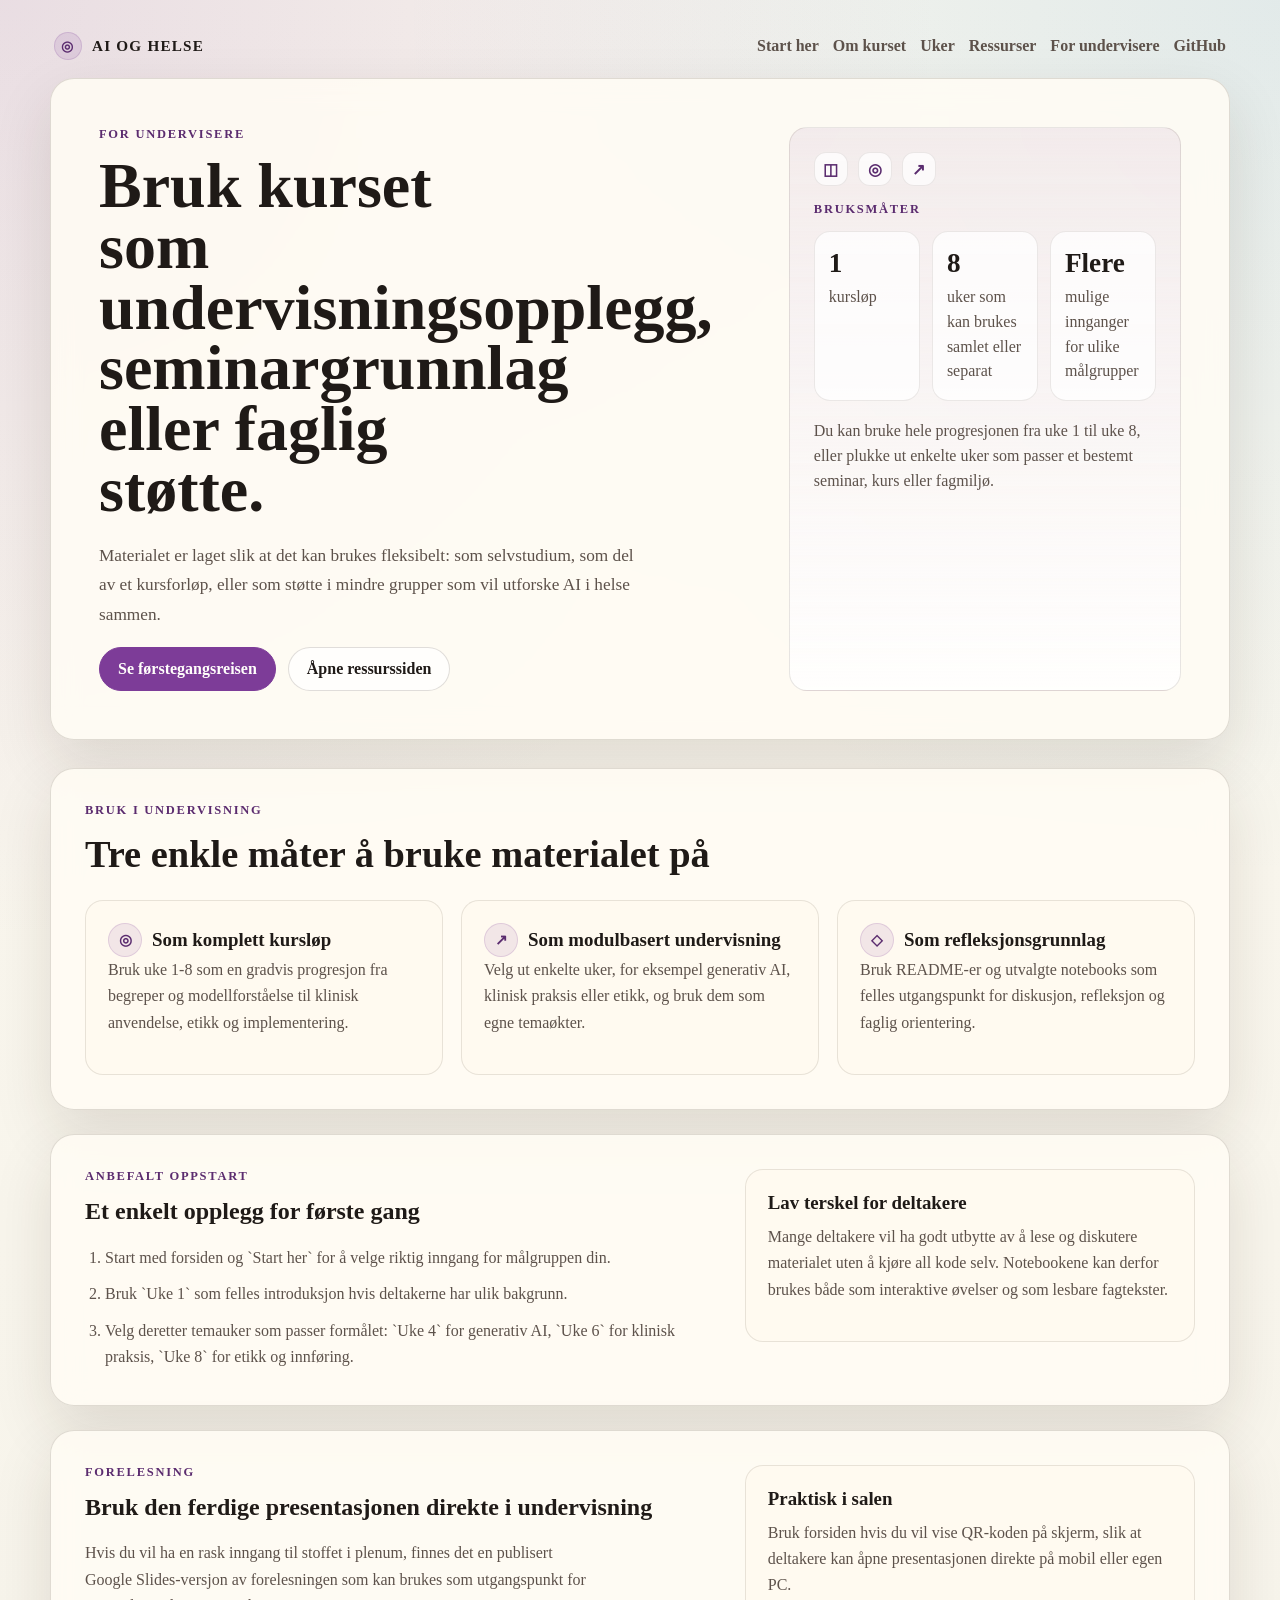
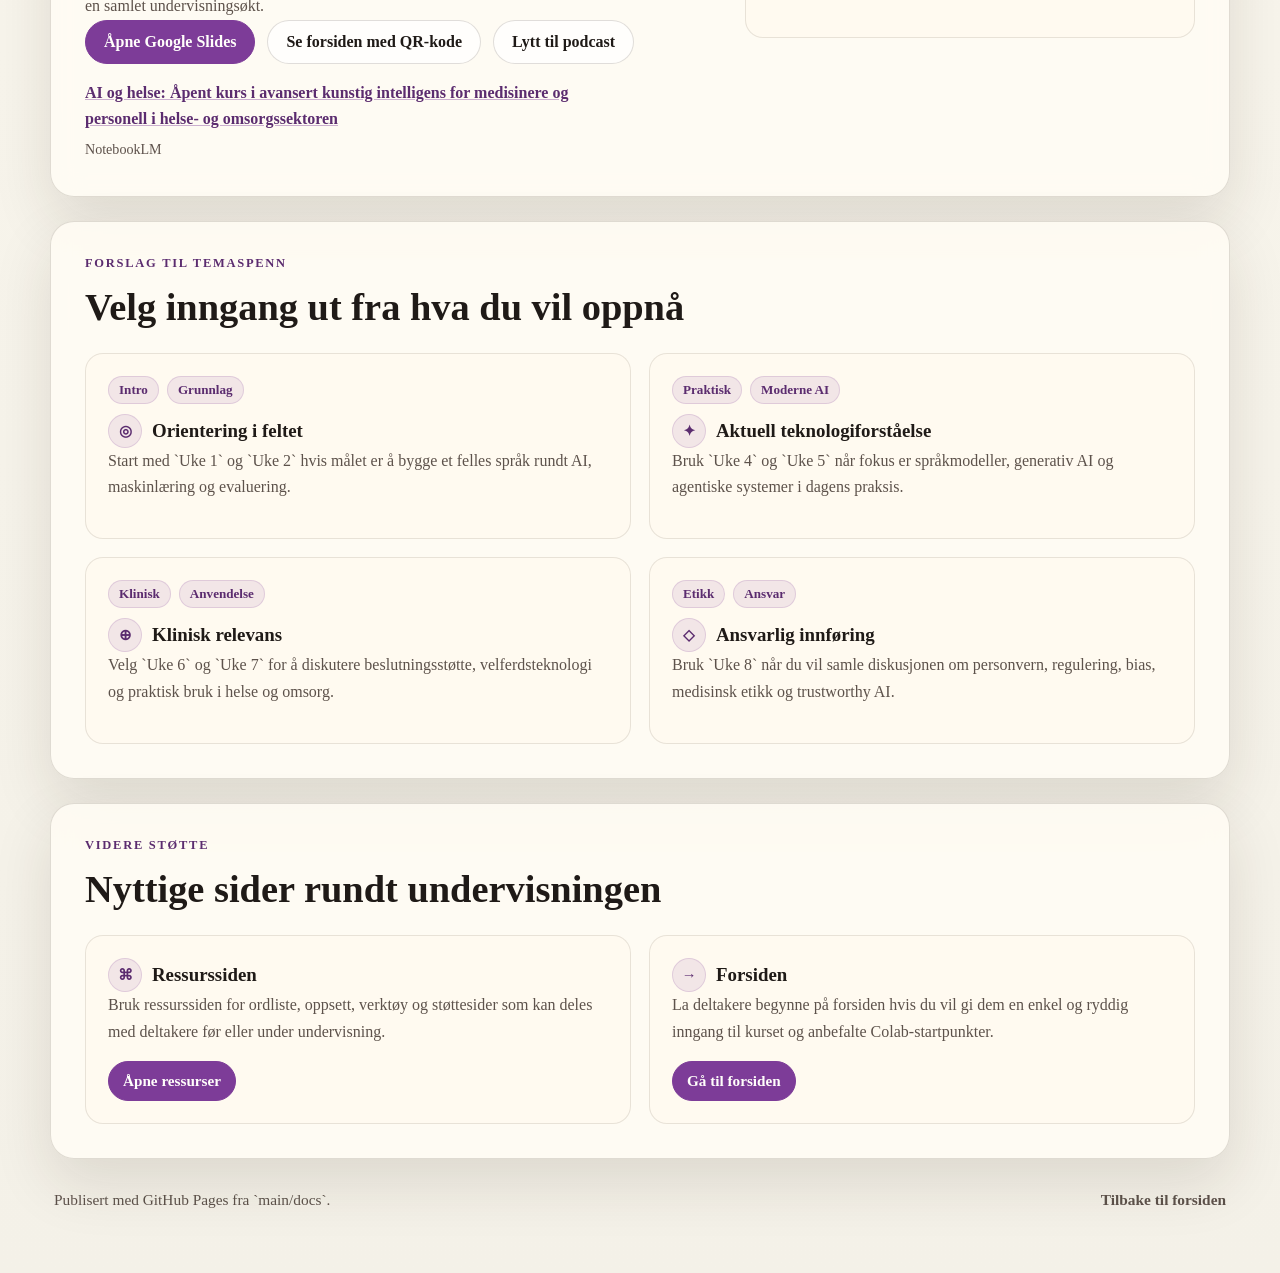
==== docs/for-undervisere.html @ 09c50f53 "Legg til podcast og NotebookLM-lenker i Forelesning-seksjonen - Knapp til m4a-podcast (raw fra GitHu" ====
<!DOCTYPE html>
<html lang="no">
  <head>
    <meta charset="UTF-8" />
    <meta name="viewport" content="width=device-width, initial-scale=1.0" />
    <title>For undervisere | AI og Helse</title>
    <meta
      name="description"
      content="Side for undervisere som vil bruke AI og Helse i undervisning, seminarer eller faglige læringsmiljøer."
    />
    <link rel="stylesheet" href="./styles.css" />
  </head>
  <body>
    <div class="page-shell">
      <nav class="topbar" aria-label="Hovednavigasjon">
        <a class="brandmark" href="./index.html">
          <span class="brand-icon" aria-hidden="true">◎</span>
          <span>AI og Helse</span>
        </a>
        <div class="topbar-links">
          <a href="./index.html#start">Start her</a>
          <a href="./om-kurset.html">Om kurset</a>
          <a href="./index.html#weeks">Uker</a>
          <a href="./ressurser.html">Ressurser</a>
          <a href="./for-undervisere.html">For undervisere</a>
          <a href="https://github.com/arvidl/AI-og-helse">GitHub</a>
        </div>
      </nav>

      <header class="hero">
        <div class="hero-copy">
          <p class="eyebrow">For undervisere</p>
          <h1>Bruk kurset som undervisningsopplegg, seminargrunnlag eller faglig støtte.</h1>
          <p class="hero-text">
            Materialet er laget slik at det kan brukes fleksibelt: som
            selvstudium, som del av et kursforløp, eller som støtte i mindre
            grupper som vil utforske AI i helse sammen.
          </p>
          <div class="hero-actions">
            <a class="button button-primary" href="./index.html#start">Se førstegangsreisen</a>
            <a class="button" href="./ressurser.html">Åpne ressurssiden</a>
          </div>
        </div>

        <aside class="hero-panel" aria-label="Undervisningsoverblikk">
          <div class="panel-ornament" aria-hidden="true">
            <span>◫</span>
            <span>◎</span>
            <span>↗</span>
          </div>
          <p class="eyebrow">Bruksmåter</p>
          <div class="hero-metrics">
            <article>
              <strong>1</strong>
              <span>kursløp</span>
            </article>
            <article>
              <strong>8</strong>
              <span>uker som kan brukes samlet eller separat</span>
            </article>
            <article>
              <strong>Flere</strong>
              <span>mulige innganger for ulike målgrupper</span>
            </article>
          </div>
          <p class="hero-note">
            Du kan bruke hele progresjonen fra uke 1 til uke 8, eller plukke ut
            enkelte uker som passer et bestemt seminar, kurs eller fagmiljø.
          </p>
        </aside>
      </header>

      <main>
        <section class="panel">
          <div class="section-heading">
            <p class="section-label">Bruk i undervisning</p>
            <h2>Tre enkle måter å bruke materialet på</h2>
          </div>
          <div class="summary-grid">
            <article class="summary-card">
              <div class="card-heading">
                <span class="card-symbol" aria-hidden="true">◎</span>
                <h3>Som komplett kursløp</h3>
              </div>
              <p>Bruk uke 1-8 som en gradvis progresjon fra begreper og modellforståelse til klinisk anvendelse, etikk og implementering.</p>
            </article>
            <article class="summary-card">
              <div class="card-heading">
                <span class="card-symbol" aria-hidden="true">↗</span>
                <h3>Som modulbasert undervisning</h3>
              </div>
              <p>Velg ut enkelte uker, for eksempel generativ AI, klinisk praksis eller etikk, og bruk dem som egne temaøkter.</p>
            </article>
            <article class="summary-card">
              <div class="card-heading">
                <span class="card-symbol" aria-hidden="true">◇</span>
                <h3>Som refleksjonsgrunnlag</h3>
              </div>
              <p>Bruk README-er og utvalgte notebooks som felles utgangspunkt for diskusjon, refleksjon og faglig orientering.</p>
            </article>
          </div>
        </section>

        <section class="panel split-panel">
          <div>
            <p class="section-label">Anbefalt oppstart</p>
            <h2>Et enkelt opplegg for første gang</h2>
            <ol class="steps">
              <li>Start med forsiden og `Start her` for å velge riktig inngang for målgruppen din.</li>
              <li>Bruk `Uke 1` som felles introduksjon hvis deltakerne har ulik bakgrunn.</li>
              <li>Velg deretter temauker som passer formålet: `Uke 4` for generativ AI, `Uke 6` for klinisk praksis, `Uke 8` for etikk og innføring.</li>
            </ol>
          </div>
          <div class="callout">
            <h3>Lav terskel for deltakere</h3>
            <p>
              Mange deltakere vil ha godt utbytte av å lese og diskutere
              materialet uten å kjøre all kode selv. Notebookene kan derfor
              brukes både som interaktive øvelser og som lesbare fagtekster.
            </p>
          </div>
        </section>

        <section class="panel split-panel">
          <div>
            <p class="section-label">Forelesning</p>
            <h2>Bruk den ferdige presentasjonen direkte i undervisning</h2>
            <p class="section-text">
              Hvis du vil ha en rask inngang til stoffet i plenum, finnes det en
              publisert Google Slides-versjon av forelesningen som kan brukes som
              utgangspunkt for en samlet undervisningsøkt.
            </p>
            <div class="hero-actions">
              <a
                class="button button-primary"
                href="https://docs.google.com/presentation/d/e/2PACX-1vSzWu6-_2T9G9SopUObXy_tn_t1qxzXMe9PZeFBnOMN-xUtAJNZujn5ZGJ_x11zSq4jKVP_i8z6AfuU/pub?start=false&amp;loop=false&amp;delayms=3000"
                target="_blank"
                rel="noreferrer"
              >
                Åpne Google Slides
              </a>
              <a class="button" href="./index.html">Se forsiden med QR-kode</a>
              <a
                class="button"
                href="https://raw.githubusercontent.com/arvidl/AI-og-helse/main/presentasjoner/Hvorfor_leger_bør_kjenne_til_koding.m4a"
                target="_blank"
                rel="noreferrer"
                title="Hvorfor leger bør kjenne til koding (m4a)"
              >
                Lytt til podcast
              </a>
            </div>
            <p class="presentation-note presentation-note-resources">
              <a
                class="presentation-resource-link"
                href="https://notebooklm.google.com/notebook/02c00940-641c-4378-9b89-503286c8388a"
                target="_blank"
                rel="noreferrer"
              >
                AI og helse: Åpent kurs i avansert kunstig intelligens for medisinere og
                personell i helse- og omsorgssektoren
              </a>
              <span class="presentation-resource-source">NotebookLM</span>
            </p>
          </div>
          <div class="callout">
            <h3>Praktisk i salen</h3>
            <p>
              Bruk forsiden hvis du vil vise QR-koden på skjerm, slik at
              deltakere kan åpne presentasjonen direkte på mobil eller egen PC.
            </p>
          </div>
        </section>

        <section class="panel">
          <div class="section-heading">
            <p class="section-label">Forslag til temaspenn</p>
            <h2>Velg inngang ut fra hva du vil oppnå</h2>
          </div>
          <div class="card-grid">
            <article class="card">
              <div class="tag-row">
                <span class="tag">Intro</span>
                <span class="tag">Grunnlag</span>
              </div>
              <div class="card-heading">
                <span class="card-symbol" aria-hidden="true">◎</span>
                <h3>Orientering i feltet</h3>
              </div>
              <p>Start med `Uke 1` og `Uke 2` hvis målet er å bygge et felles språk rundt AI, maskinlæring og evaluering.</p>
            </article>
            <article class="card">
              <div class="tag-row">
                <span class="tag">Praktisk</span>
                <span class="tag">Moderne AI</span>
              </div>
              <div class="card-heading">
                <span class="card-symbol" aria-hidden="true">✦</span>
                <h3>Aktuell teknologiforståelse</h3>
              </div>
              <p>Bruk `Uke 4` og `Uke 5` når fokus er språkmodeller, generativ AI og agentiske systemer i dagens praksis.</p>
            </article>
            <article class="card">
              <div class="tag-row">
                <span class="tag">Klinisk</span>
                <span class="tag">Anvendelse</span>
              </div>
              <div class="card-heading">
                <span class="card-symbol" aria-hidden="true">⊕</span>
                <h3>Klinisk relevans</h3>
              </div>
              <p>Velg `Uke 6` og `Uke 7` for å diskutere beslutningsstøtte, velferdsteknologi og praktisk bruk i helse og omsorg.</p>
            </article>
            <article class="card">
              <div class="tag-row">
                <span class="tag">Etikk</span>
                <span class="tag">Ansvar</span>
              </div>
              <div class="card-heading">
                <span class="card-symbol" aria-hidden="true">◇</span>
                <h3>Ansvarlig innføring</h3>
              </div>
              <p>Bruk `Uke 8` når du vil samle diskusjonen om personvern, regulering, bias, medisinsk etikk og trustworthy AI.</p>
            </article>
          </div>
        </section>

        <section class="panel">
          <div class="section-heading">
            <p class="section-label">Videre støtte</p>
            <h2>Nyttige sider rundt undervisningen</h2>
          </div>
          <div class="card-grid">
            <article class="card">
              <div class="card-heading">
                <span class="card-symbol" aria-hidden="true">⌘</span>
                <h3>Ressurssiden</h3>
              </div>
              <p>Bruk ressurssiden for ordliste, oppsett, verktøy og støttesider som kan deles med deltakere før eller under undervisning.</p>
              <div class="card-actions">
                <a class="button button-small button-primary" href="./ressurser.html">Åpne ressurser</a>
              </div>
            </article>
            <article class="card">
              <div class="card-heading">
                <span class="card-symbol" aria-hidden="true">→</span>
                <h3>Forsiden</h3>
              </div>
              <p>La deltakere begynne på forsiden hvis du vil gi dem en enkel og ryddig inngang til kurset og anbefalte Colab-startpunkter.</p>
              <div class="card-actions">
                <a class="button button-small button-primary" href="./index.html">Gå til forsiden</a>
              </div>
            </article>
          </div>
        </section>
      </main>

      <footer class="site-footer">
        <p>Publisert med GitHub Pages fra `main/docs`.</p>
        <a href="./index.html">Tilbake til forsiden</a>
      </footer>
    </div>
  </body>
</html>
---- docs/styles.css ----
:root {
  color-scheme: light;
  --bg: #f4f1e8;
  --panel: rgba(255, 252, 244, 0.88);
  --panel-strong: #fffaf0;
  --text: #1f1a17;
  --muted: #5d524b;
  --line: rgba(67, 51, 38, 0.16);
  --accent: #7d3c98;
  --accent-strong: #5b2c6f;
  --shadow: 0 24px 60px rgba(50, 31, 14, 0.12);
  --radius-lg: 24px;
  --radius-md: 18px;
  --radius-sm: 999px;
  --max-width: 1180px;
}

* {
  box-sizing: border-box;
}

html {
  scroll-behavior: smooth;
}

body {
  margin: 0;
  font-family: "Iowan Old Style", "Palatino Linotype", "Book Antiqua", serif;
  background:
    radial-gradient(circle at top left, rgba(125, 60, 152, 0.14), transparent 30%),
    radial-gradient(circle at top right, rgba(46, 134, 193, 0.12), transparent 28%),
    linear-gradient(180deg, #fbf8ef 0%, var(--bg) 100%);
  color: var(--text);
}

a {
  color: inherit;
}

.page-shell {
  width: min(calc(100% - 32px), var(--max-width));
  margin: 0 auto;
  padding: 32px 0 64px;
}

.topbar {
  display: flex;
  justify-content: space-between;
  align-items: center;
  gap: 16px;
  margin-bottom: 18px;
  padding: 0 4px;
}

.brandmark {
  display: inline-flex;
  align-items: center;
  gap: 10px;
  font-size: 0.95rem;
  font-weight: 700;
  letter-spacing: 0.08em;
  text-transform: uppercase;
  text-decoration: none;
}

.brand-icon,
.card-symbol,
.section-symbol {
  display: inline-flex;
  align-items: center;
  justify-content: center;
  border-radius: 50%;
  color: var(--accent-strong);
}

.brand-icon {
  width: 28px;
  height: 28px;
  background: rgba(125, 60, 152, 0.12);
  border: 1px solid rgba(125, 60, 152, 0.18);
  font-size: 0.88rem;
}

.topbar-links {
  display: flex;
  flex-wrap: wrap;
  gap: 14px;
}

.topbar-links a {
  color: var(--muted);
  text-decoration: none;
  font-weight: 700;
}

.hero,
.panel {
  backdrop-filter: blur(14px);
  background: var(--panel);
  border: 1px solid var(--line);
  border-radius: var(--radius-lg);
  box-shadow: var(--shadow);
}

.hero {
  display: grid;
  grid-template-columns: minmax(0, 1.35fr) minmax(280px, 0.8fr);
  gap: 28px;
  padding: 48px;
  margin-bottom: 28px;
}

.eyebrow,
.section-label,
.card-kicker {
  text-transform: uppercase;
  letter-spacing: 0.14em;
  font-size: 0.78rem;
  font-weight: 700;
  color: var(--accent-strong);
  margin: 0 0 14px;
}

h1,
h2,
h3,
p,
ol {
  margin-top: 0;
}

h1 {
  max-width: 12ch;
  font-size: clamp(2.7rem, 5vw, 4.8rem);
  line-height: 0.95;
  margin-bottom: 20px;
}

.hero-text {
  max-width: 62ch;
  font-size: 1.08rem;
  line-height: 1.7;
  color: var(--muted);
  margin-bottom: 18px;
}

.hero-support {
  max-width: 58ch;
  color: var(--muted);
  line-height: 1.65;
  margin-bottom: 0;
}

.hero-panel {
  position: relative;
  align-self: stretch;
  background: linear-gradient(180deg, rgba(125, 60, 152, 0.08), rgba(255, 255, 255, 0.84));
  border: 1px solid rgba(67, 51, 38, 0.12);
  border-radius: var(--radius-md);
  padding: 24px;
}

.panel-ornament {
  display: flex;
  gap: 10px;
  margin-bottom: 16px;
}

.panel-ornament span {
  display: inline-flex;
  align-items: center;
  justify-content: center;
  width: 34px;
  height: 34px;
  border-radius: 12px;
  background: rgba(255, 255, 255, 0.72);
  border: 1px solid rgba(67, 51, 38, 0.1);
  color: var(--accent-strong);
  font-weight: 700;
}

.hero-metrics {
  display: grid;
  grid-template-columns: repeat(3, minmax(0, 1fr));
  gap: 12px;
  margin-bottom: 18px;
}

.hero-metrics article {
  background: rgba(255, 255, 255, 0.72);
  border: 1px solid rgba(67, 51, 38, 0.1);
  border-radius: 16px;
  padding: 16px 14px;
}

.hero-metrics strong {
  display: block;
  font-size: 1.7rem;
  margin-bottom: 6px;
}

.hero-metrics span,
.hero-note {
  color: var(--muted);
  line-height: 1.55;
}

.hero-strip {
  display: grid;
  grid-template-columns: repeat(3, minmax(0, 1fr));
  gap: 16px;
  margin-bottom: 24px;
}

.hero-strip article {
  background: rgba(255, 252, 244, 0.72);
  border: 1px solid var(--line);
  border-radius: var(--radius-md);
  padding: 18px 20px;
}

.hero-strip h2 {
  font-size: 1.05rem;
  margin-bottom: 8px;
}

.section-symbol {
  width: 34px;
  height: 34px;
  margin-bottom: 10px;
  background: rgba(255, 255, 255, 0.78);
  border: 1px solid rgba(67, 51, 38, 0.12);
  font-size: 0.95rem;
}

.hero-strip p {
  color: var(--muted);
  line-height: 1.6;
  margin-bottom: 0;
}

.hero-actions,
.card-actions {
  display: flex;
  flex-wrap: wrap;
  gap: 12px;
}

.button {
  display: inline-flex;
  align-items: center;
  justify-content: center;
  min-height: 44px;
  padding: 0 18px;
  border-radius: var(--radius-sm);
  border: 1px solid var(--line);
  background: rgba(255, 255, 255, 0.72);
  text-decoration: none;
  font-weight: 700;
  transition: transform 140ms ease, background 140ms ease, border-color 140ms ease;
}

.button:hover,
.button:focus-visible {
  transform: translateY(-1px);
  background: #ffffff;
  border-color: rgba(67, 51, 38, 0.28);
}

.button-primary {
  background: var(--accent);
  border-color: var(--accent);
  color: #fffefb;
}

.button-primary:hover,
.button-primary:focus-visible {
  background: var(--accent-strong);
  border-color: var(--accent-strong);
}

.button-small {
  min-height: 40px;
  padding: 0 14px;
  font-size: 0.95rem;
}

.panel {
  padding: 34px;
  margin-bottom: 24px;
}

.section-heading {
  margin-bottom: 24px;
}

.section-heading h2 {
  font-size: clamp(1.7rem, 3vw, 2.4rem);
  margin-bottom: 0;
}

.section-text {
  max-width: 64ch;
  color: var(--muted);
  line-height: 1.65;
  margin-top: 12px;
  margin-bottom: 0;
}

.filter-tools {
  display: grid;
  grid-template-columns: minmax(260px, 420px) 1fr;
  gap: 16px;
  align-items: end;
  margin-bottom: 14px;
}

.search-field {
  display: grid;
  gap: 8px;
}

.search-label {
  font-size: 0.86rem;
  font-weight: 700;
  color: var(--muted);
}

.search-field input {
  min-height: 44px;
  width: 100%;
  padding: 0 14px;
  border-radius: 16px;
  border: 1px solid rgba(67, 51, 38, 0.14);
  background: rgba(255, 255, 255, 0.78);
  color: var(--text);
  font: inherit;
}

.search-field input:focus {
  outline: 2px solid rgba(125, 60, 152, 0.18);
  outline-offset: 2px;
  border-color: rgba(125, 60, 152, 0.24);
}

.filter-summary,
.filter-empty {
  color: var(--muted);
  line-height: 1.6;
  margin-bottom: 0;
}

.filter-bar {
  display: flex;
  flex-wrap: wrap;
  gap: 10px;
  margin-bottom: 18px;
}

.filter-chip {
  min-height: 36px;
  padding: 0 14px;
  border-radius: var(--radius-sm);
  border: 1px solid rgba(67, 51, 38, 0.14);
  background: rgba(255, 255, 255, 0.72);
  color: var(--muted);
  font: inherit;
  font-size: 0.92rem;
  font-weight: 700;
  cursor: pointer;
  transition: transform 140ms ease, background 140ms ease, border-color 140ms ease;
}

.filter-chip:hover,
.filter-chip:focus-visible {
  transform: translateY(-1px);
  background: #ffffff;
  border-color: rgba(67, 51, 38, 0.24);
}

.filter-chip.is-active {
  background: rgba(125, 60, 152, 0.12);
  color: var(--accent-strong);
  border-color: rgba(125, 60, 152, 0.22);
}

.filter-chip-secondary {
  margin-left: auto;
}

.start-grid {
  display: grid;
  grid-template-columns: repeat(2, minmax(0, 1fr));
  gap: 18px;
}

.journey-card {
  background: linear-gradient(180deg, rgba(255, 255, 255, 0.86), rgba(255, 250, 240, 0.94));
  border: 1px solid rgba(67, 51, 38, 0.12);
  border-radius: var(--radius-md);
  padding: 24px;
}

.journey-card h3 {
  font-size: 1.18rem;
  margin-bottom: 12px;
}

.presentation-panel {
  align-items: center;
}

.presentation-note {
  margin-top: 16px;
  margin-bottom: 0;
  color: var(--muted);
  line-height: 1.65;
}

.presentation-note-resources {
  max-width: 64ch;
}

.presentation-resource-link {
  color: var(--accent-strong);
  font-weight: 700;
  text-decoration: underline;
  text-decoration-color: rgba(125, 60, 152, 0.4);
}

.presentation-resource-link:hover,
.presentation-resource-link:focus-visible {
  color: var(--accent);
}

.presentation-resource-source {
  display: block;
  margin-top: 6px;
  font-size: 0.88rem;
  color: var(--muted);
}

.presentation-qr-card {
  display: grid;
  justify-items: center;
  text-align: center;
  gap: 10px;
  background: linear-gradient(180deg, rgba(255, 255, 255, 0.94), rgba(255, 250, 240, 0.98));
  border: 1px solid rgba(67, 51, 38, 0.12);
  border-radius: var(--radius-md);
  padding: 22px;
}

.presentation-qr {
  width: min(100%, 280px);
  aspect-ratio: 1;
  object-fit: contain;
  border-radius: 18px;
  background: #fff;
  border: 1px solid rgba(67, 51, 38, 0.12);
  padding: 10px;
}

.presentation-qr-card p {
  margin-bottom: 0;
}

.presentation-qr-card p:last-child {
  color: var(--muted);
  line-height: 1.6;
}

.path-list p {
  color: var(--muted);
  line-height: 1.65;
  margin-bottom: 12px;
}

.path-list p:last-child {
  margin-bottom: 0;
}

.summary-grid,
.card-grid {
  display: grid;
  gap: 18px;
}

.summary-grid {
  grid-template-columns: repeat(3, minmax(0, 1fr));
}

.card-grid {
  grid-template-columns: repeat(2, minmax(0, 1fr));
}

.compact-grid {
  grid-template-columns: repeat(4, minmax(0, 1fr));
}

.summary-card,
.card,
.callout {
  background: var(--panel-strong);
  border: 1px solid rgba(67, 51, 38, 0.12);
  border-radius: var(--radius-md);
  padding: 22px;
}

.summary-card h3,
.card h3,
.callout h3 {
  font-size: 1.18rem;
  margin-bottom: 10px;
}

.card-heading {
  display: flex;
  align-items: center;
  gap: 10px;
}

.card-heading h3 {
  margin-bottom: 0;
}

.card-symbol {
  min-width: 34px;
  width: 34px;
  height: 34px;
  background: rgba(125, 60, 152, 0.1);
  border: 1px solid rgba(125, 60, 152, 0.16);
  font-size: 0.92rem;
  font-weight: 700;
}

.tag-row {
  display: flex;
  flex-wrap: wrap;
  gap: 8px;
  margin-bottom: 10px;
}

.tag {
  display: inline-flex;
  align-items: center;
  min-height: 28px;
  padding: 0 10px;
  border-radius: var(--radius-sm);
  background: rgba(125, 60, 152, 0.1);
  border: 1px solid rgba(125, 60, 152, 0.16);
  color: var(--accent-strong);
  font-size: 0.82rem;
  font-weight: 700;
}

.card-focus {
  font-size: 0.92rem;
  font-weight: 700;
  color: var(--accent-strong);
  margin-bottom: 10px;
}

.card {
  display: flex;
  flex-direction: column;
  justify-content: space-between;
  min-height: 100%;
  transition: transform 140ms ease, box-shadow 140ms ease, border-color 140ms ease;
}

.card:hover {
  transform: translateY(-2px);
  box-shadow: 0 18px 36px rgba(50, 31, 14, 0.08);
  border-color: rgba(67, 51, 38, 0.2);
}

.summary-card p,
.card p,
.callout p,
.steps li {
  color: var(--muted);
  line-height: 1.65;
}

.split-panel {
  display: grid;
  grid-template-columns: 1.35fr 0.95fr;
  gap: 20px;
  align-items: start;
}

.steps {
  padding-left: 20px;
  margin-bottom: 0;
}

.steps li + li {
  margin-top: 10px;
}

.site-footer {
  display: flex;
  justify-content: space-between;
  align-items: center;
  gap: 16px;
  padding: 8px 4px 0;
}

.site-footer p,
.site-footer a {
  color: var(--muted);
  font-size: 0.96rem;
  margin-bottom: 0;
}

.site-footer a {
  text-decoration: none;
  font-weight: 700;
}

.link-list {
  display: grid;
  gap: 14px;
}

.link-list a {
  text-decoration: none;
}

@media (max-width: 980px) {
  .hero,
  .filter-tools,
  .start-grid,
  .summary-grid,
  .hero-strip,
  .compact-grid,
  .card-grid,
  .split-panel {
    grid-template-columns: 1fr;
  }

  .hero,
  .panel {
    padding: 24px;
  }

  .site-footer {
    flex-direction: column;
    align-items: flex-start;
  }
}

@media (max-width: 640px) {
  .page-shell {
    width: min(calc(100% - 20px), var(--max-width));
    padding-top: 18px;
  }

  h1 {
    max-width: none;
  }

  .hero-metrics {
    grid-template-columns: 1fr;
  }

  .topbar {
    flex-direction: column;
    align-items: flex-start;
    padding: 0;
  }

  .topbar-links {
    gap: 10px;
  }
}
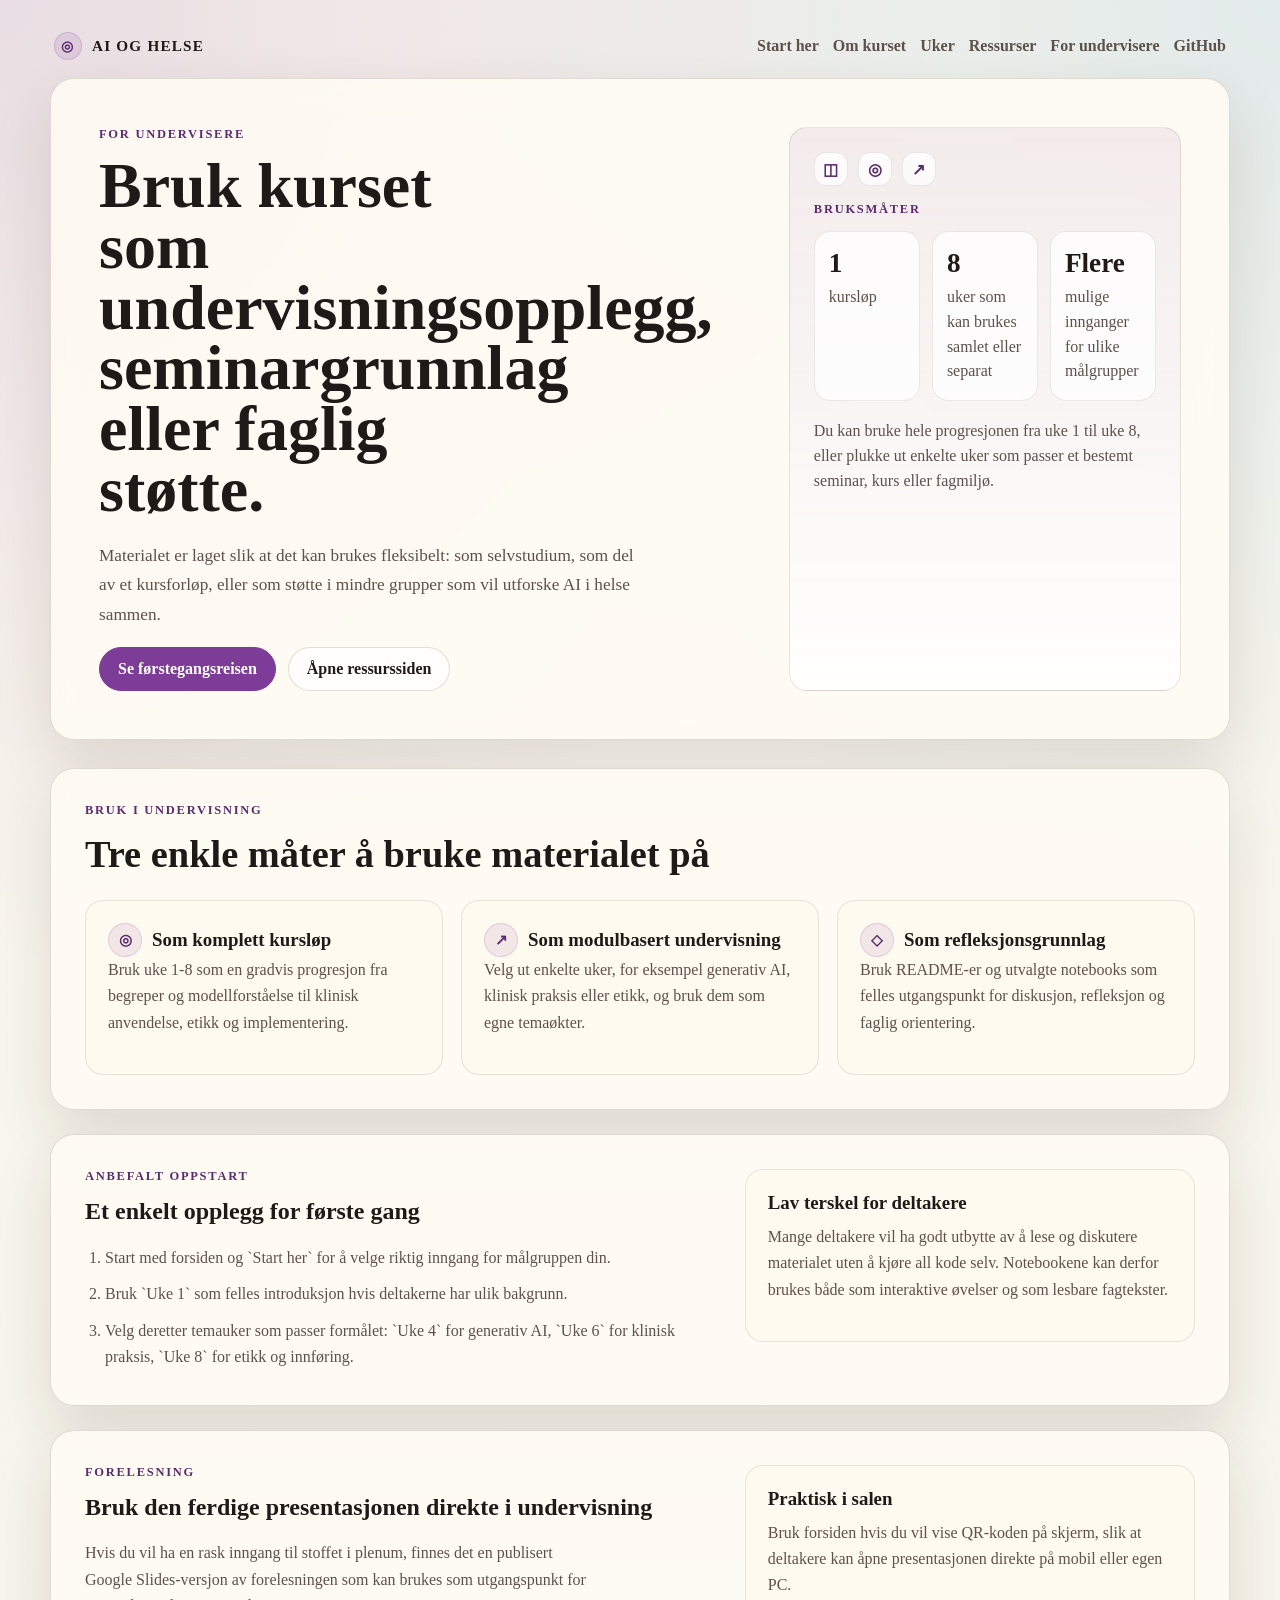
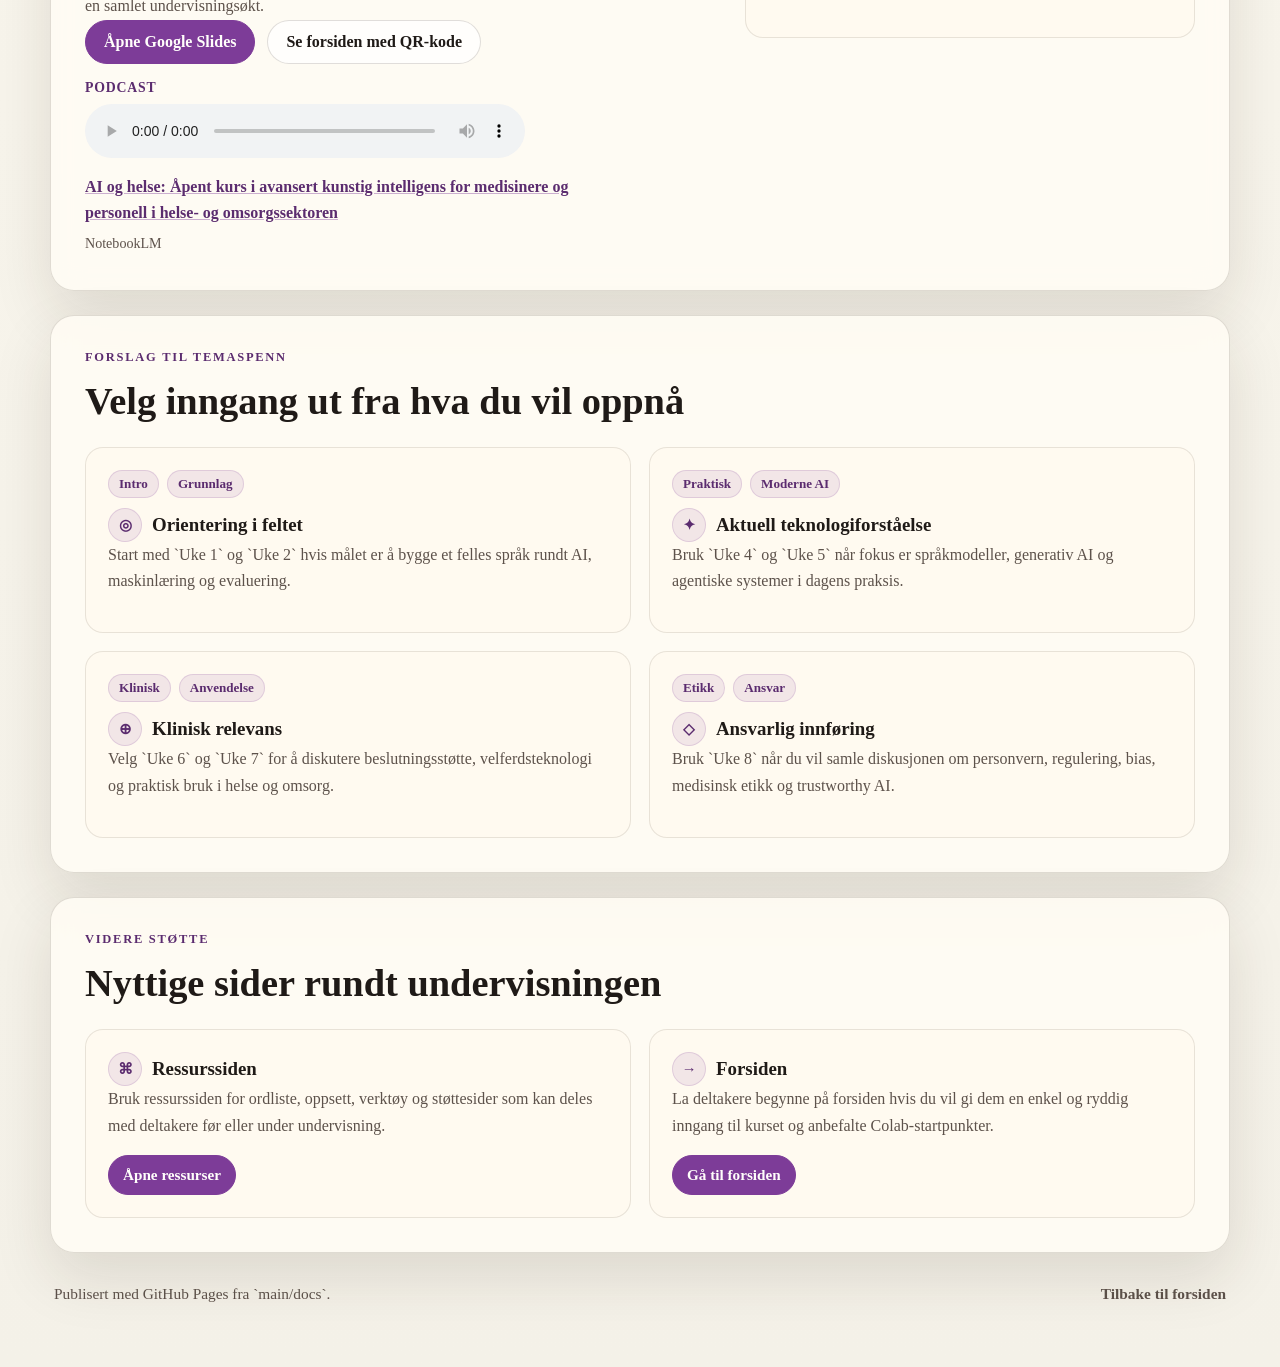
==== commit 36f7d350: "Forelesning: innebygd podcast-spiller og fjern QR-hjelpetekst - Erstatter nedlastingsknapp med audio" ====
--- a/docs/for-undervisere.html
+++ b/docs/for-undervisere.html
@@ -140,15 +140,20 @@
                 Åpne Google Slides
               </a>
               <a class="button" href="./index.html">Se forsiden med QR-kode</a>
-              <a
-                class="button"
-                href="https://raw.githubusercontent.com/arvidl/AI-og-helse/main/presentasjoner/Hvorfor_leger_bør_kjenne_til_koding.m4a"
-                target="_blank"
-                rel="noreferrer"
-                title="Hvorfor leger bør kjenne til koding (m4a)"
+            </div>
+            <div class="presentation-podcast">
+              <p class="presentation-podcast-label">Podcast</p>
+              <audio
+                class="presentation-audio"
+                controls
+                preload="metadata"
+                src="https://raw.githubusercontent.com/arvidl/AI-og-helse/main/presentasjoner/Hvorfor_leger_bør_kjenne_til_koding.m4a"
+                title="Hvorfor leger bør kjenne til koding"
               >
-                Lytt til podcast
-              </a>
+                <a
+                  href="https://raw.githubusercontent.com/arvidl/AI-og-helse/main/presentasjoner/Hvorfor_leger_bør_kjenne_til_koding.m4a"
+                  >Last ned podcast (m4a)</a>
+              </audio>
             </div>
             <p class="presentation-note presentation-note-resources">
               <a
--- a/docs/styles.css
+++ b/docs/styles.css
@@ -440,6 +440,26 @@
   color: var(--muted);
 }
 
+.presentation-podcast {
+  margin-top: 16px;
+  max-width: min(100%, 440px);
+}
+
+.presentation-podcast-label {
+  margin: 0 0 8px;
+  font-size: 0.86rem;
+  font-weight: 700;
+  letter-spacing: 0.06em;
+  text-transform: uppercase;
+  color: var(--accent-strong);
+}
+
+.presentation-audio {
+  display: block;
+  width: 100%;
+  vertical-align: middle;
+}
+
 .presentation-qr-card {
   display: grid;
   justify-items: center;
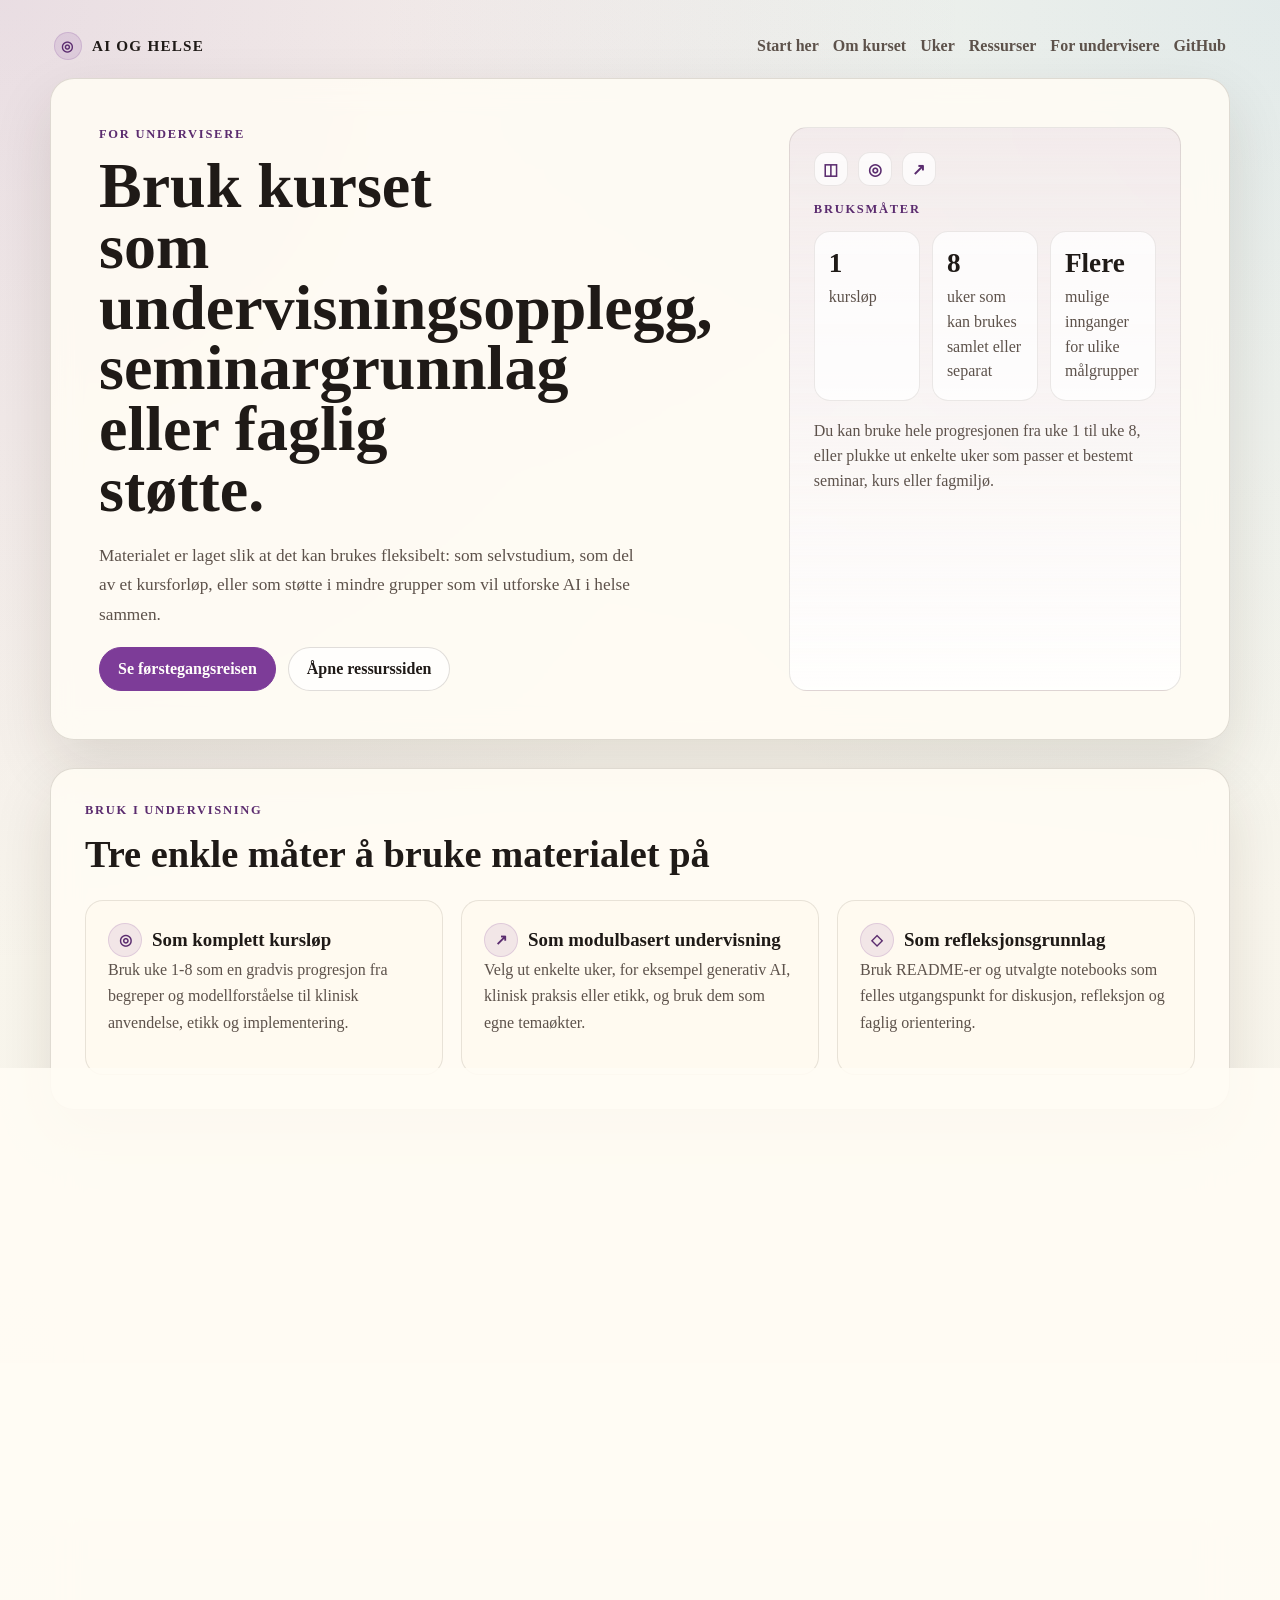
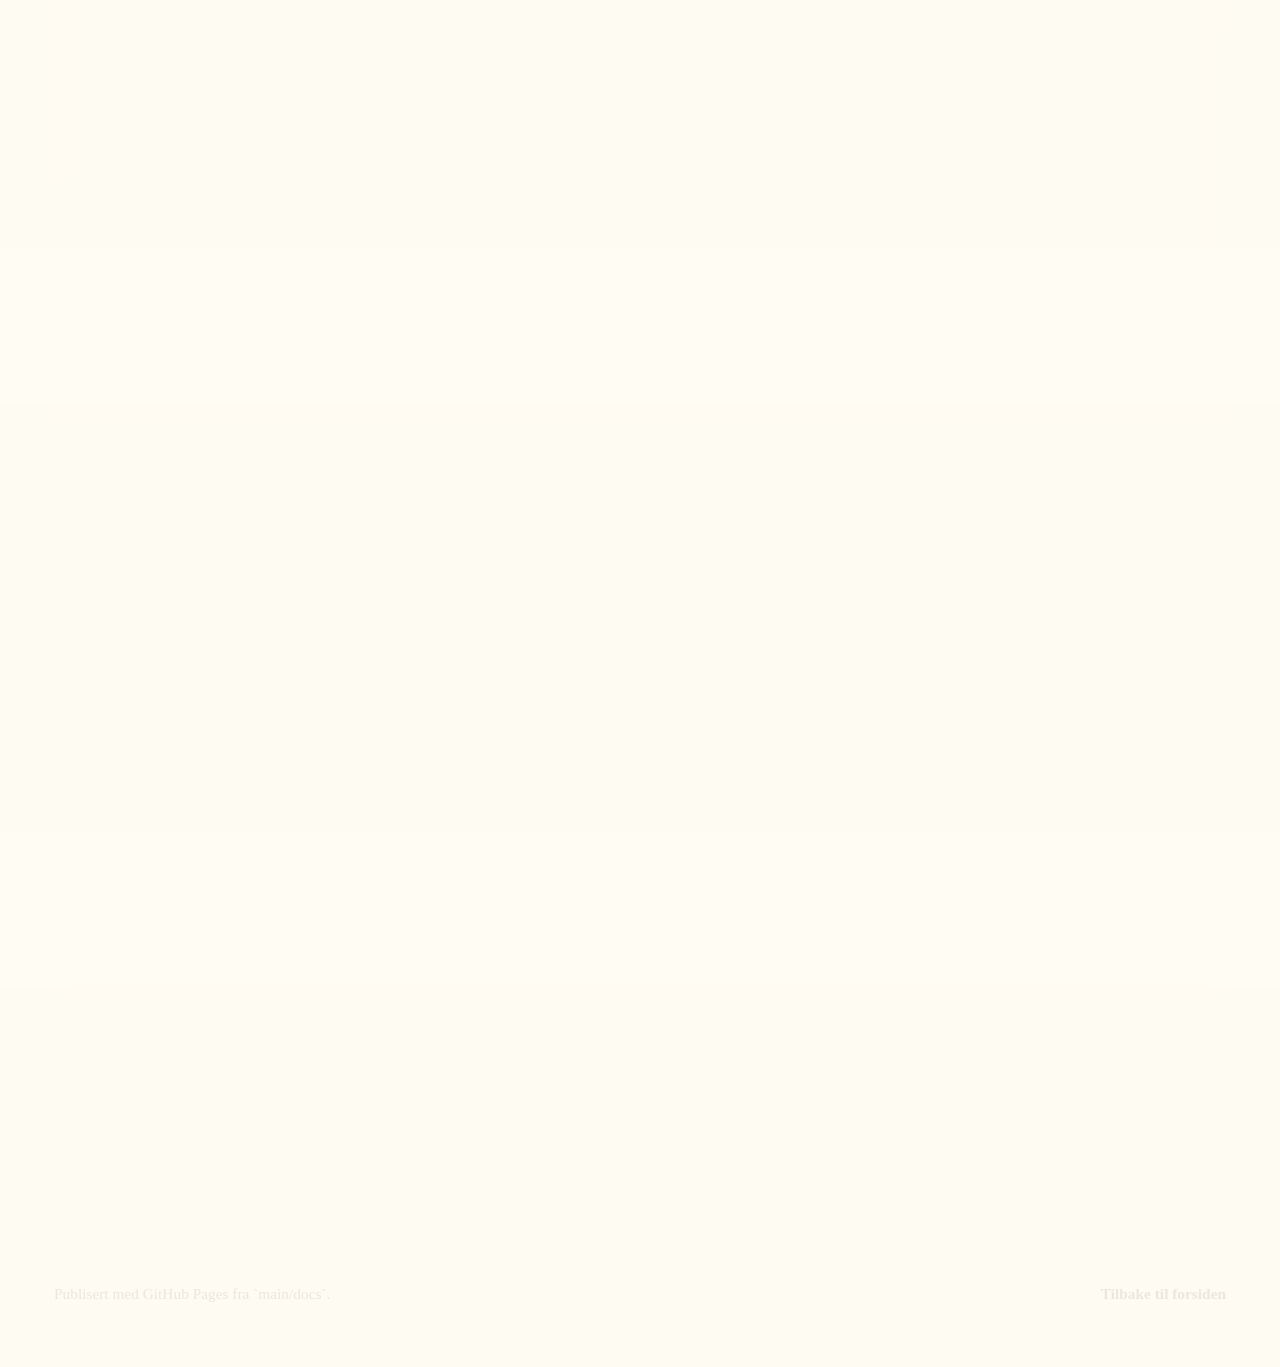
==== commit eae6be33: "Host podcast m4a under docs/ for samme opprinnelse som GitHub Pages - Flytter lydfil til docs/presen" ====
--- a/docs/for-undervisere.html
+++ b/docs/for-undervisere.html
@@ -147,11 +147,11 @@
                 class="presentation-audio"
                 controls
                 preload="metadata"
-                src="https://raw.githubusercontent.com/arvidl/AI-og-helse/main/presentasjoner/Hvorfor_leger_bør_kjenne_til_koding.m4a"
+                src="./presentasjoner/Hvorfor_leger_bør_kjenne_til_koding.m4a"
                 title="Hvorfor leger bør kjenne til koding"
               >
                 <a
-                  href="https://raw.githubusercontent.com/arvidl/AI-og-helse/main/presentasjoner/Hvorfor_leger_bør_kjenne_til_koding.m4a"
+                  href="./presentasjoner/Hvorfor_leger_bør_kjenne_til_koding.m4a"
                   >Last ned podcast (m4a)</a>
               </audio>
             </div>
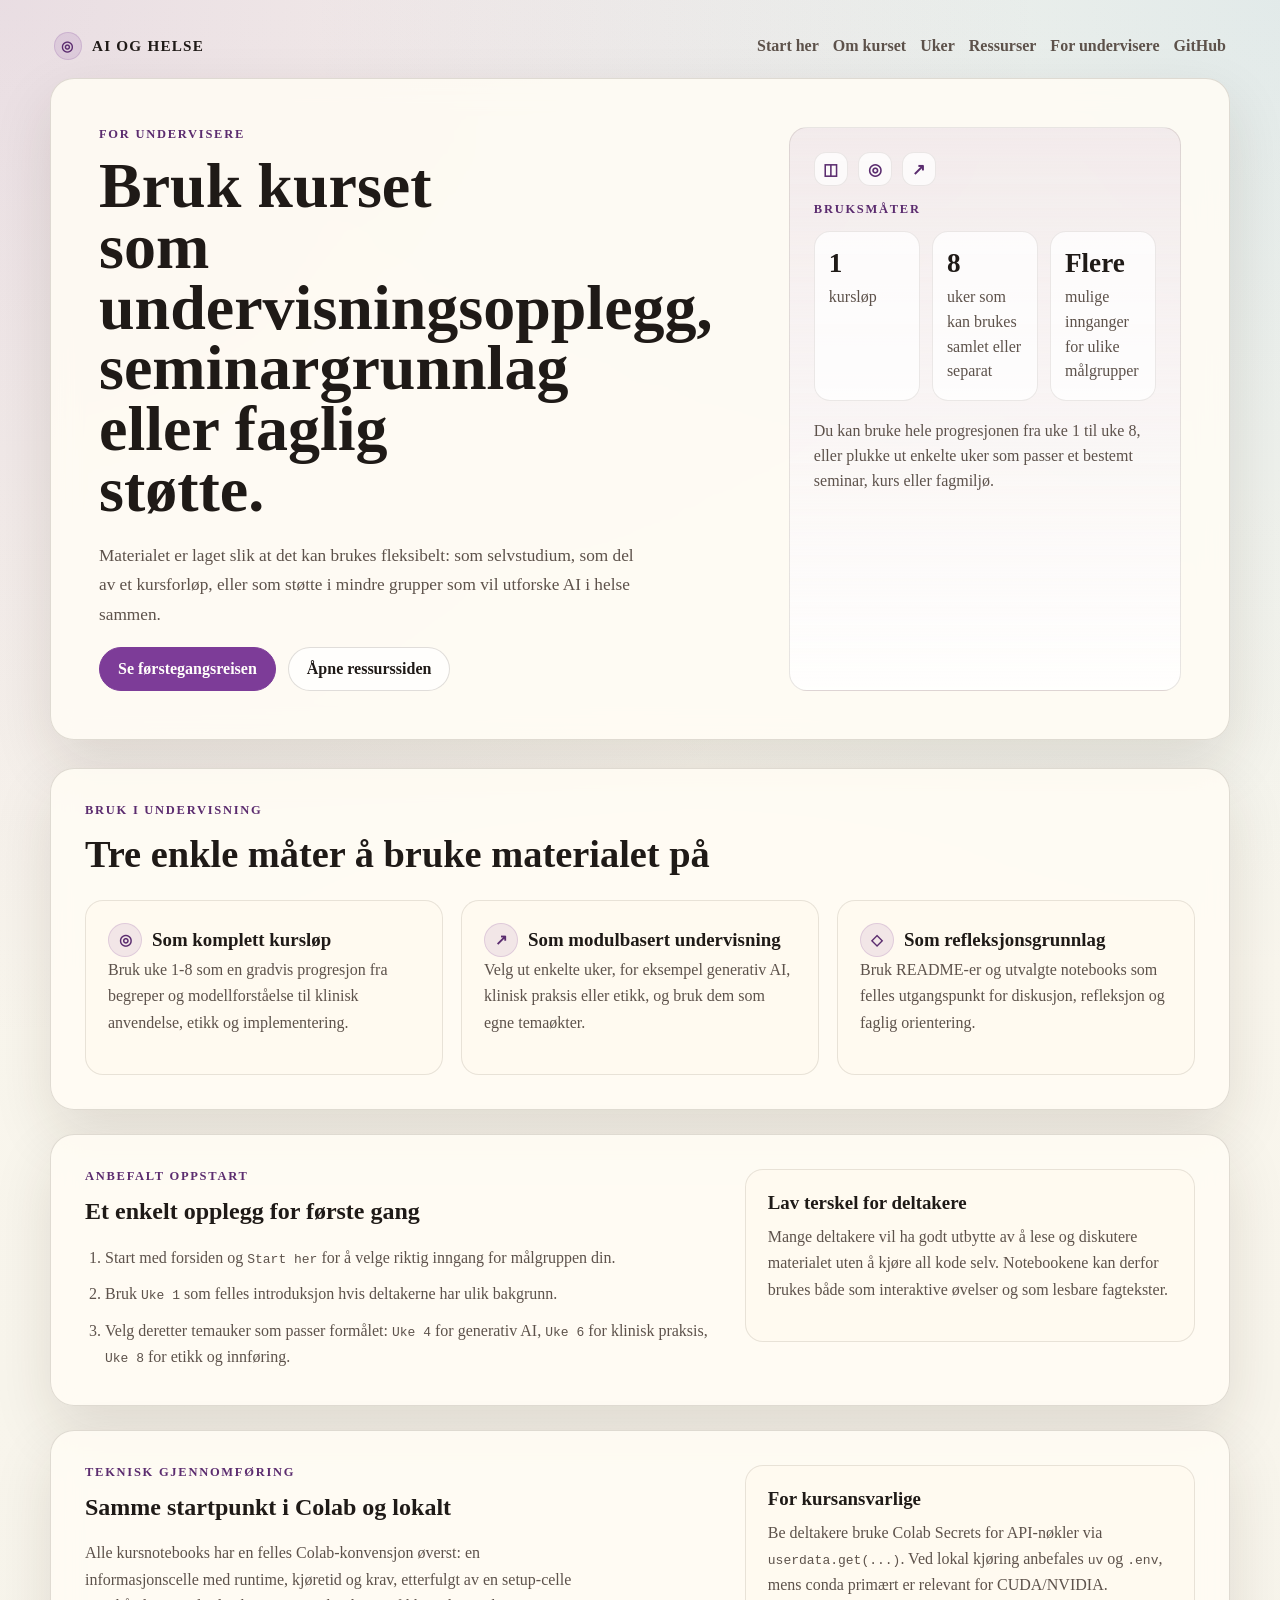
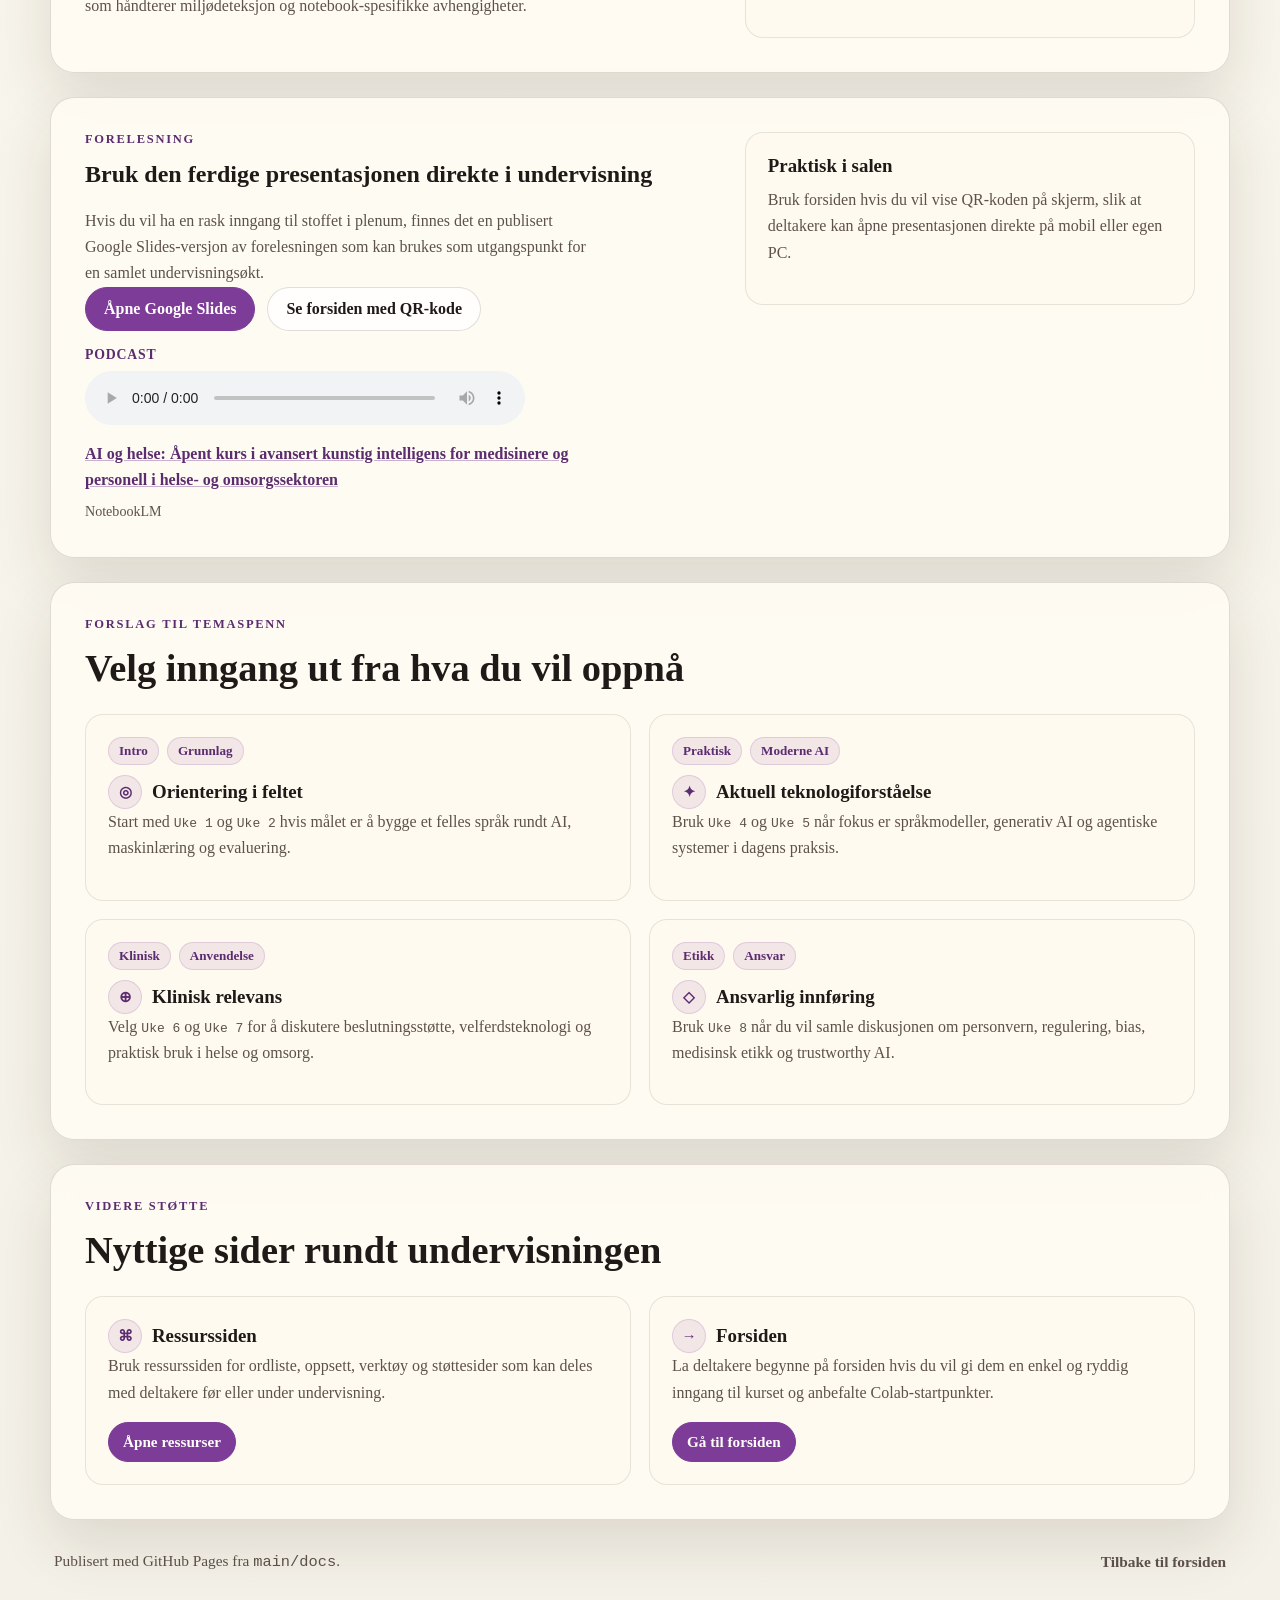
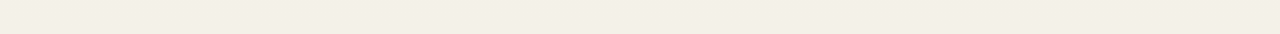
==== commit 81660a2b: "Update course website setup guidance Co-authored-by: Cursor <cursoragent@cursor.com>" ====
--- a/docs/for-undervisere.html
+++ b/docs/for-undervisere.html
@@ -106,9 +106,9 @@
             <p class="section-label">Anbefalt oppstart</p>
             <h2>Et enkelt opplegg for første gang</h2>
             <ol class="steps">
-              <li>Start med forsiden og `Start her` for å velge riktig inngang for målgruppen din.</li>
-              <li>Bruk `Uke 1` som felles introduksjon hvis deltakerne har ulik bakgrunn.</li>
-              <li>Velg deretter temauker som passer formålet: `Uke 4` for generativ AI, `Uke 6` for klinisk praksis, `Uke 8` for etikk og innføring.</li>
+              <li>Start med forsiden og <code>Start her</code> for å velge riktig inngang for målgruppen din.</li>
+              <li>Bruk <code>Uke 1</code> som felles introduksjon hvis deltakerne har ulik bakgrunn.</li>
+              <li>Velg deretter temauker som passer formålet: <code>Uke 4</code> for generativ AI, <code>Uke 6</code> for klinisk praksis, <code>Uke 8</code> for etikk og innføring.</li>
             </ol>
           </div>
           <div class="callout">
@@ -117,6 +117,28 @@
               Mange deltakere vil ha godt utbytte av å lese og diskutere
               materialet uten å kjøre all kode selv. Notebookene kan derfor
               brukes både som interaktive øvelser og som lesbare fagtekster.
+            </p>
+          </div>
+        </section>
+
+        <section class="panel split-panel">
+          <div>
+            <p class="section-label">Teknisk gjennomføring</p>
+            <h2>Samme startpunkt i Colab og lokalt</h2>
+            <p class="section-text">
+              Alle kursnotebooks har en felles Colab-konvensjon øverst: en
+              informasjonscelle med runtime, kjøretid og krav, etterfulgt av en
+              setup-celle som håndterer miljødeteksjon og notebook-spesifikke
+              avhengigheter.
+            </p>
+          </div>
+          <div class="callout">
+            <h3>For kursansvarlige</h3>
+            <p>
+              Be deltakere bruke Colab Secrets for API-nøkler via
+              <code>userdata.get(...)</code>. Ved lokal kjøring anbefales
+              <code>uv</code> og <code>.env</code>, mens conda primært er
+              relevant for CUDA/NVIDIA.
             </p>
           </div>
         </section>
@@ -192,7 +214,7 @@
                 <span class="card-symbol" aria-hidden="true">◎</span>
                 <h3>Orientering i feltet</h3>
               </div>
-              <p>Start med `Uke 1` og `Uke 2` hvis målet er å bygge et felles språk rundt AI, maskinlæring og evaluering.</p>
+              <p>Start med <code>Uke 1</code> og <code>Uke 2</code> hvis målet er å bygge et felles språk rundt AI, maskinlæring og evaluering.</p>
             </article>
             <article class="card">
               <div class="tag-row">
@@ -203,7 +225,7 @@
                 <span class="card-symbol" aria-hidden="true">✦</span>
                 <h3>Aktuell teknologiforståelse</h3>
               </div>
-              <p>Bruk `Uke 4` og `Uke 5` når fokus er språkmodeller, generativ AI og agentiske systemer i dagens praksis.</p>
+              <p>Bruk <code>Uke 4</code> og <code>Uke 5</code> når fokus er språkmodeller, generativ AI og agentiske systemer i dagens praksis.</p>
             </article>
             <article class="card">
               <div class="tag-row">
@@ -214,7 +236,7 @@
                 <span class="card-symbol" aria-hidden="true">⊕</span>
                 <h3>Klinisk relevans</h3>
               </div>
-              <p>Velg `Uke 6` og `Uke 7` for å diskutere beslutningsstøtte, velferdsteknologi og praktisk bruk i helse og omsorg.</p>
+              <p>Velg <code>Uke 6</code> og <code>Uke 7</code> for å diskutere beslutningsstøtte, velferdsteknologi og praktisk bruk i helse og omsorg.</p>
             </article>
             <article class="card">
               <div class="tag-row">
@@ -225,7 +247,7 @@
                 <span class="card-symbol" aria-hidden="true">◇</span>
                 <h3>Ansvarlig innføring</h3>
               </div>
-              <p>Bruk `Uke 8` når du vil samle diskusjonen om personvern, regulering, bias, medisinsk etikk og trustworthy AI.</p>
+              <p>Bruk <code>Uke 8</code> når du vil samle diskusjonen om personvern, regulering, bias, medisinsk etikk og trustworthy AI.</p>
             </article>
           </div>
         </section>
@@ -261,7 +283,7 @@
       </main>
 
       <footer class="site-footer">
-        <p>Publisert med GitHub Pages fra `main/docs`.</p>
+        <p>Publisert med GitHub Pages fra <code>main/docs</code>.</p>
         <a href="./index.html">Tilbake til forsiden</a>
       </footer>
     </div>
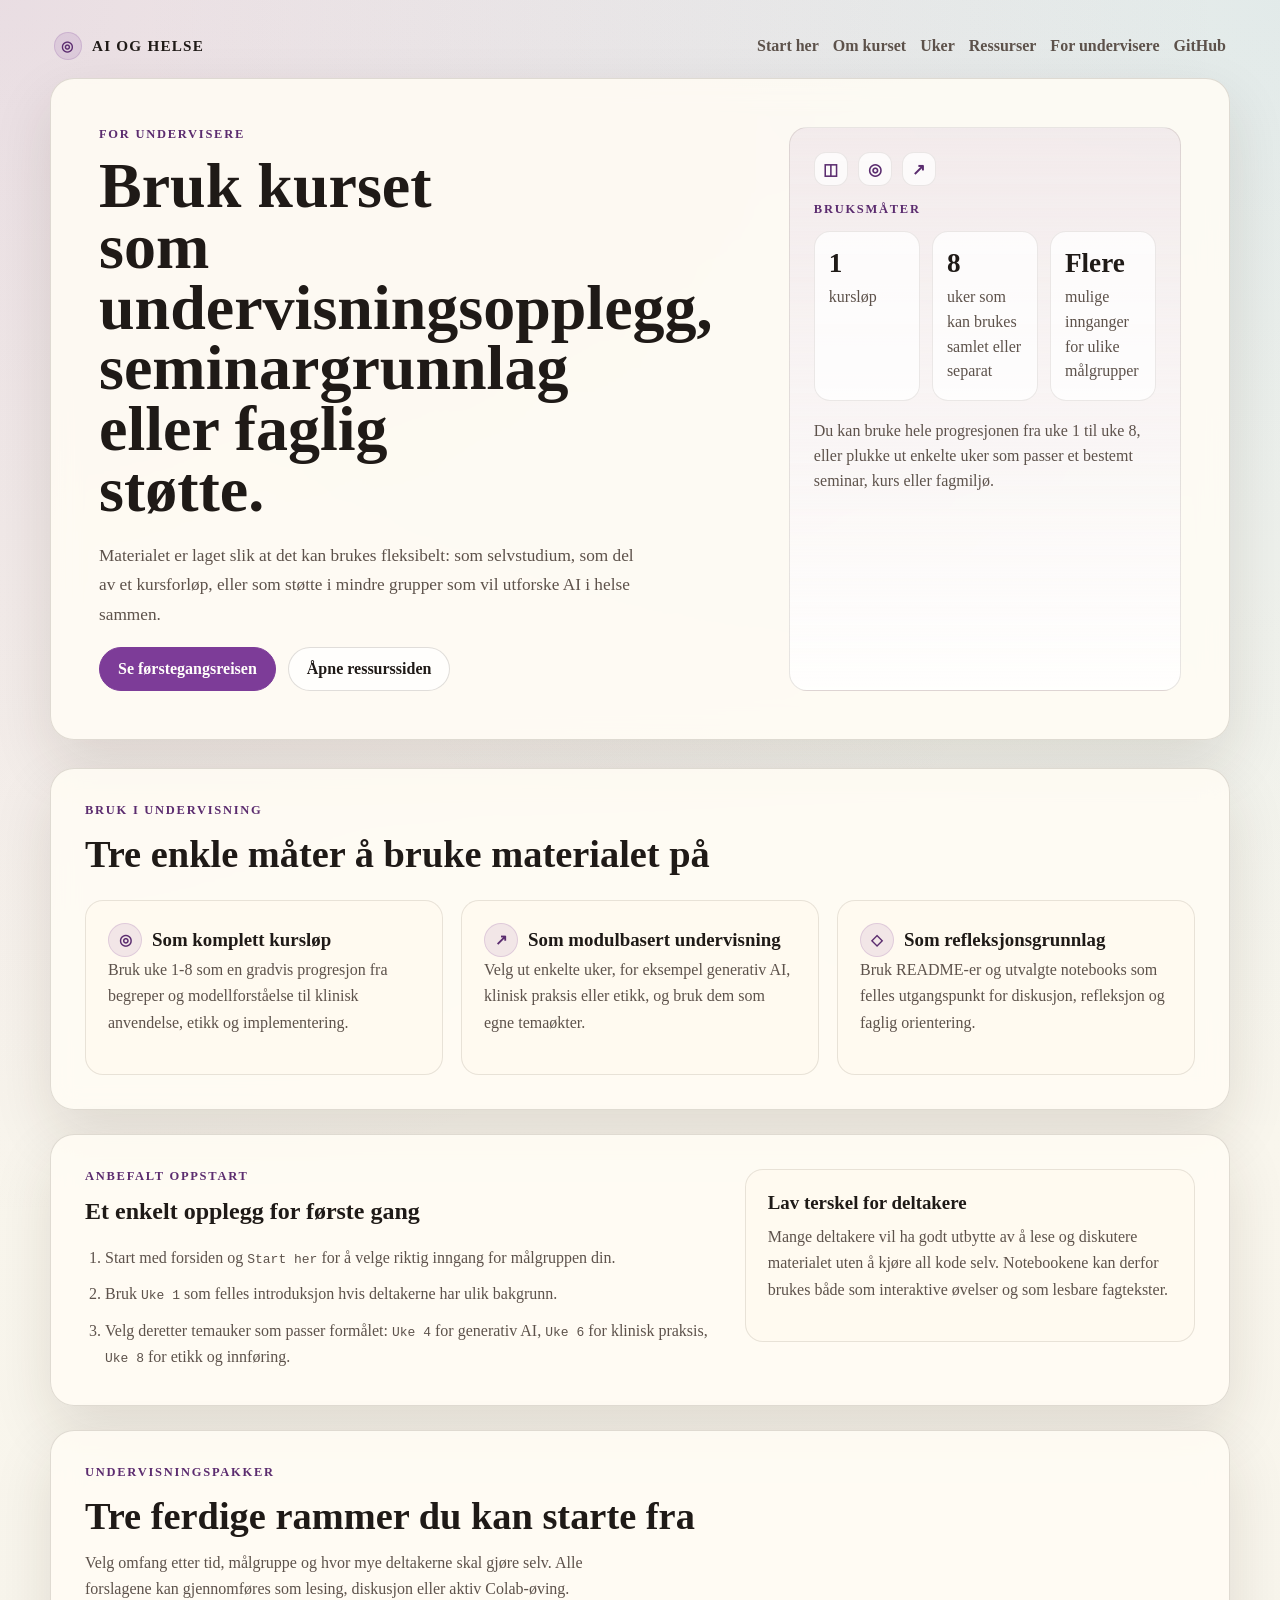
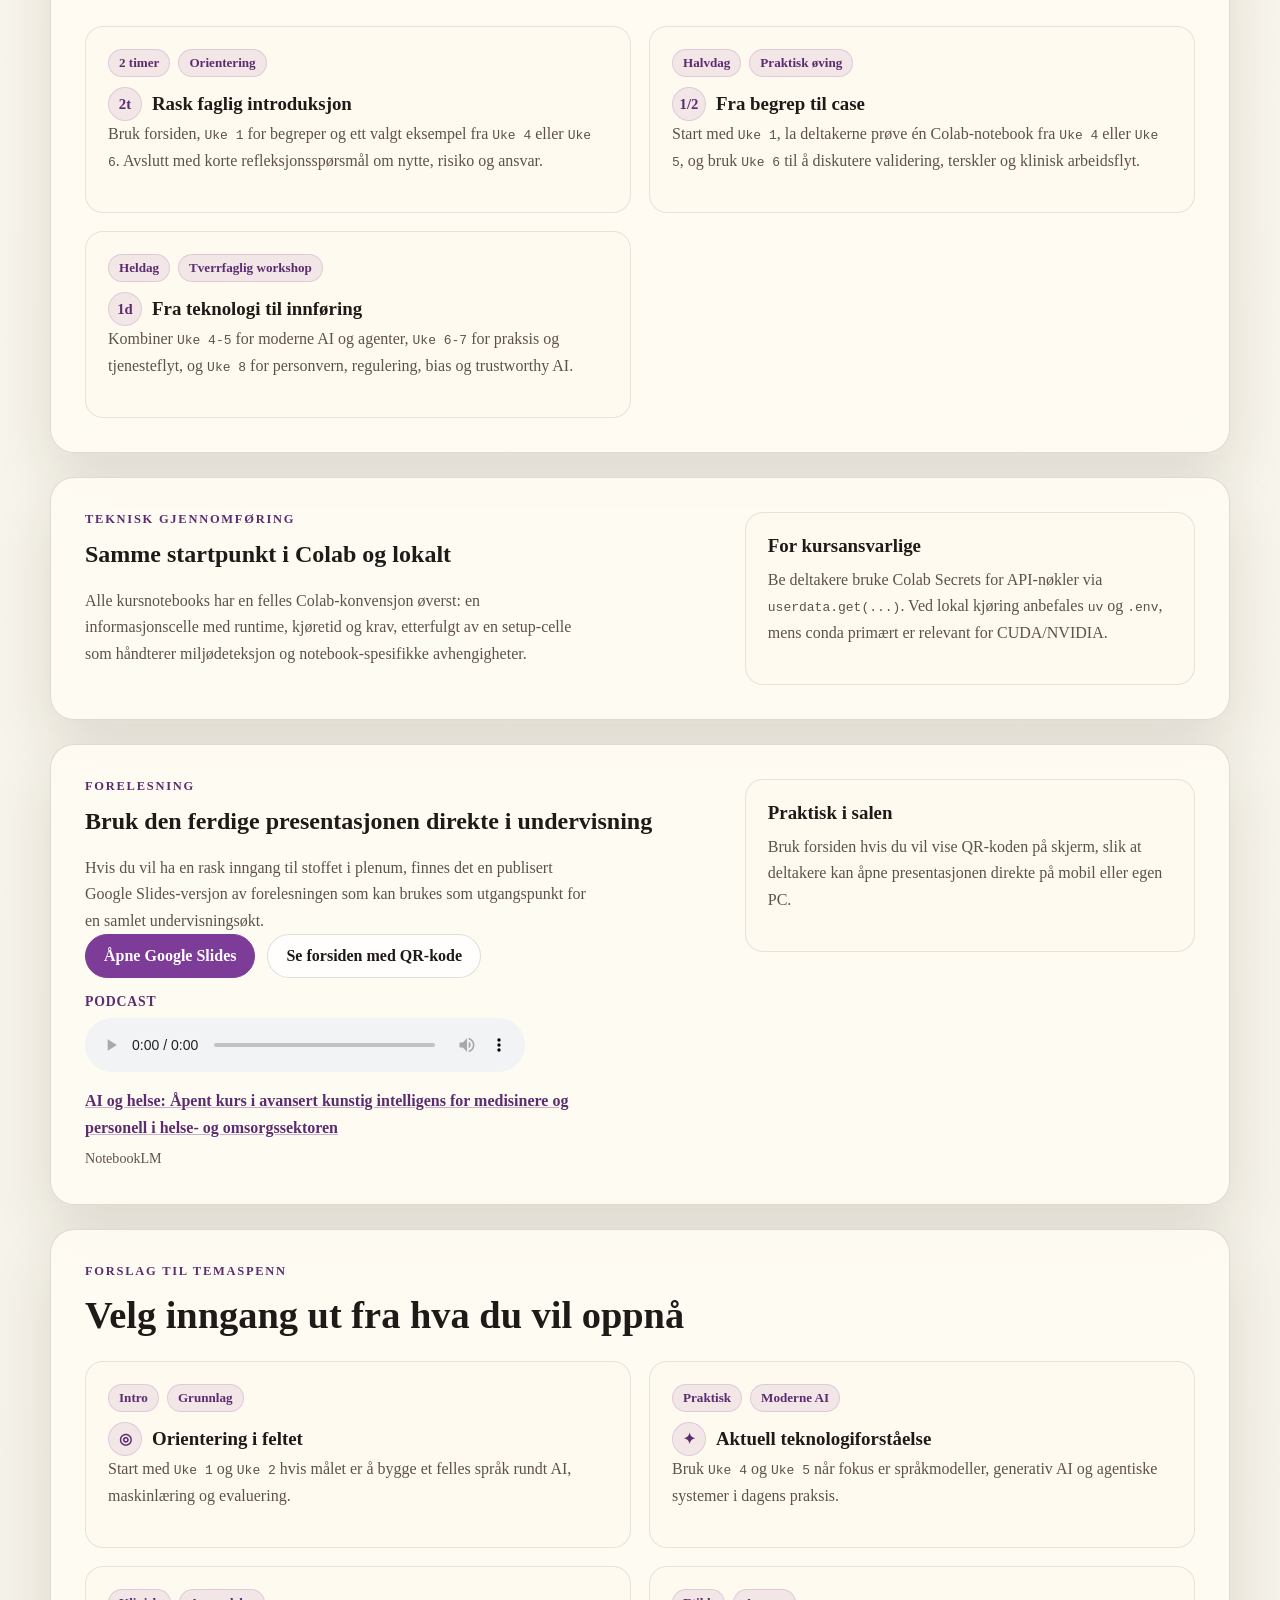
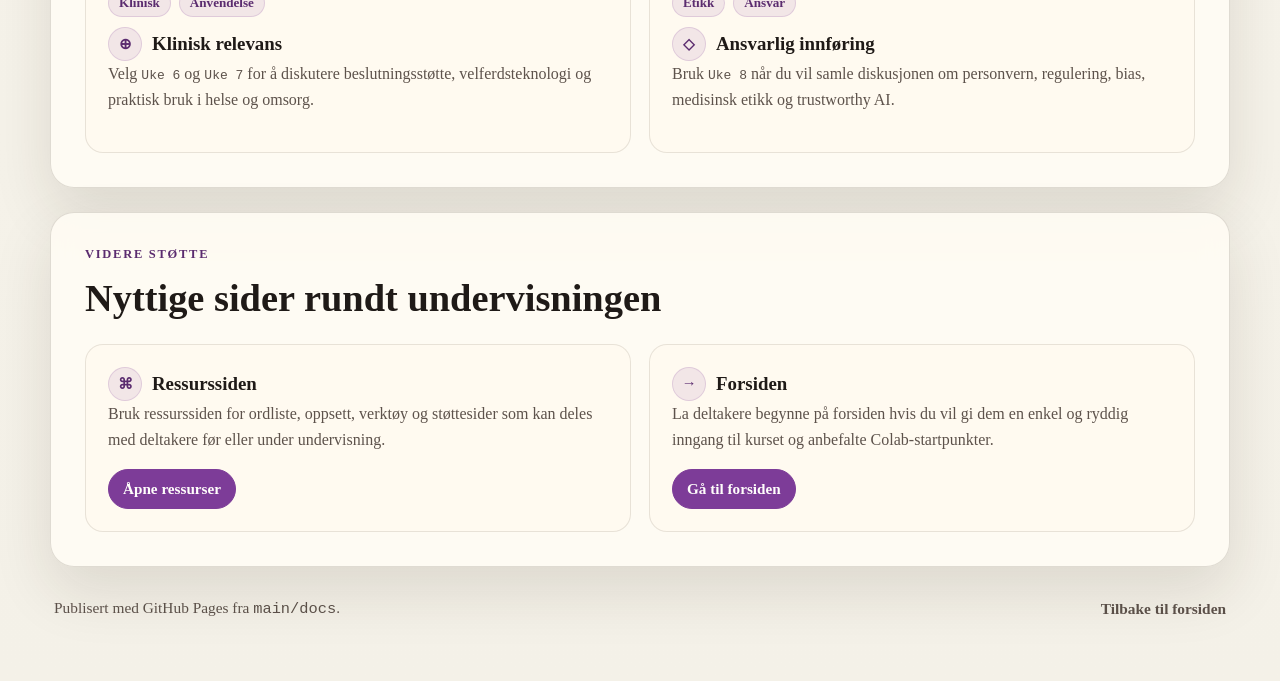
==== commit d3834be4: "Add instructor teaching package options Co-authored-by: Cursor <cursoragent@cursor.com>" ====
--- a/docs/for-undervisere.html
+++ b/docs/for-undervisere.html
@@ -118,6 +118,53 @@
               materialet uten å kjøre all kode selv. Notebookene kan derfor
               brukes både som interaktive øvelser og som lesbare fagtekster.
             </p>
+          </div>
+        </section>
+
+        <section class="panel">
+          <div class="section-heading">
+            <p class="section-label">Undervisningspakker</p>
+            <h2>Tre ferdige rammer du kan starte fra</h2>
+            <p class="section-text">
+              Velg omfang etter tid, målgruppe og hvor mye deltakerne skal
+              gjøre selv. Alle forslagene kan gjennomføres som lesing,
+              diskusjon eller aktiv Colab-øving.
+            </p>
+          </div>
+          <div class="card-grid">
+            <article class="card">
+              <div class="tag-row">
+                <span class="tag">2 timer</span>
+                <span class="tag">Orientering</span>
+              </div>
+              <div class="card-heading">
+                <span class="card-symbol" aria-hidden="true">2t</span>
+                <h3>Rask faglig introduksjon</h3>
+              </div>
+              <p>Bruk forsiden, <code>Uke 1</code> for begreper og ett valgt eksempel fra <code>Uke 4</code> eller <code>Uke 6</code>. Avslutt med korte refleksjonsspørsmål om nytte, risiko og ansvar.</p>
+            </article>
+            <article class="card">
+              <div class="tag-row">
+                <span class="tag">Halvdag</span>
+                <span class="tag">Praktisk øving</span>
+              </div>
+              <div class="card-heading">
+                <span class="card-symbol" aria-hidden="true">1/2</span>
+                <h3>Fra begrep til case</h3>
+              </div>
+              <p>Start med <code>Uke 1</code>, la deltakerne prøve én Colab-notebook fra <code>Uke 4</code> eller <code>Uke 5</code>, og bruk <code>Uke 6</code> til å diskutere validering, terskler og klinisk arbeidsflyt.</p>
+            </article>
+            <article class="card">
+              <div class="tag-row">
+                <span class="tag">Heldag</span>
+                <span class="tag">Tverrfaglig workshop</span>
+              </div>
+              <div class="card-heading">
+                <span class="card-symbol" aria-hidden="true">1d</span>
+                <h3>Fra teknologi til innføring</h3>
+              </div>
+              <p>Kombiner <code>Uke 4-5</code> for moderne AI og agenter, <code>Uke 6-7</code> for praksis og tjenesteflyt, og <code>Uke 8</code> for personvern, regulering, bias og trustworthy AI.</p>
+            </article>
           </div>
         </section>
 
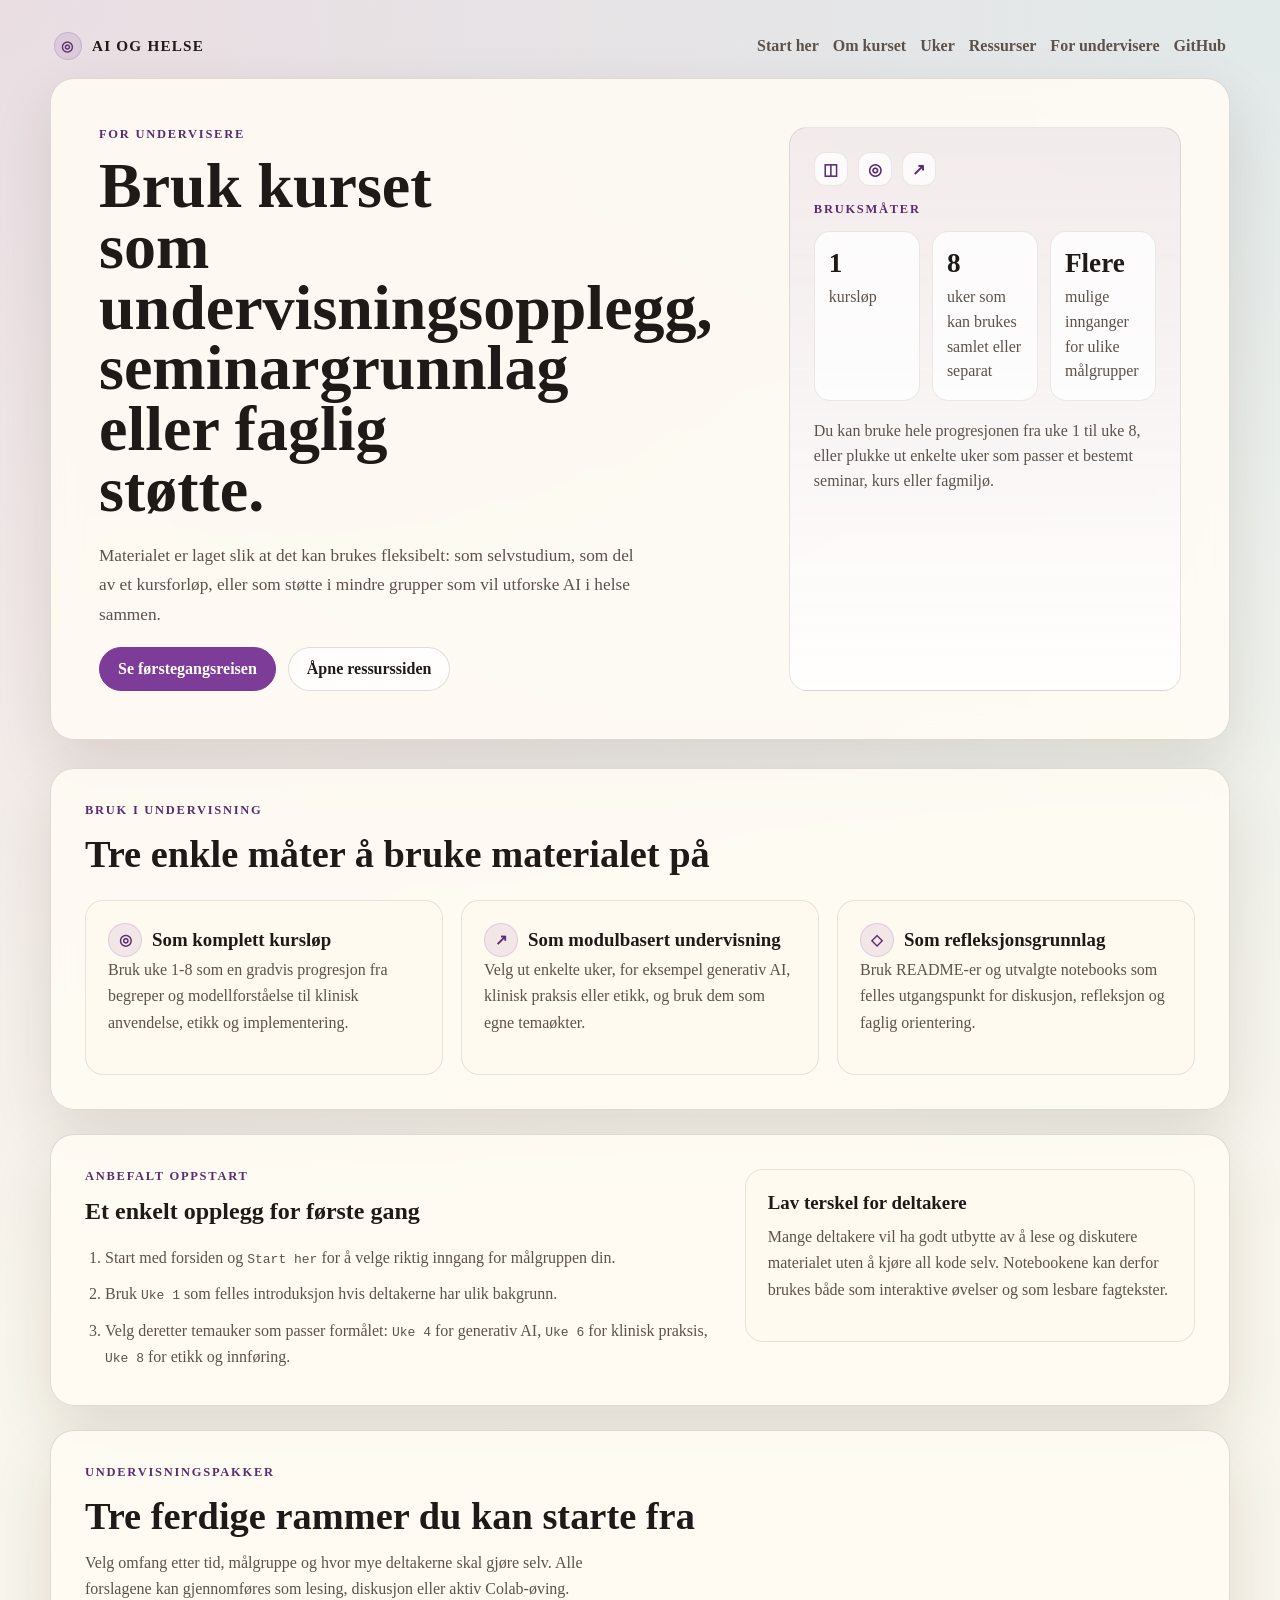
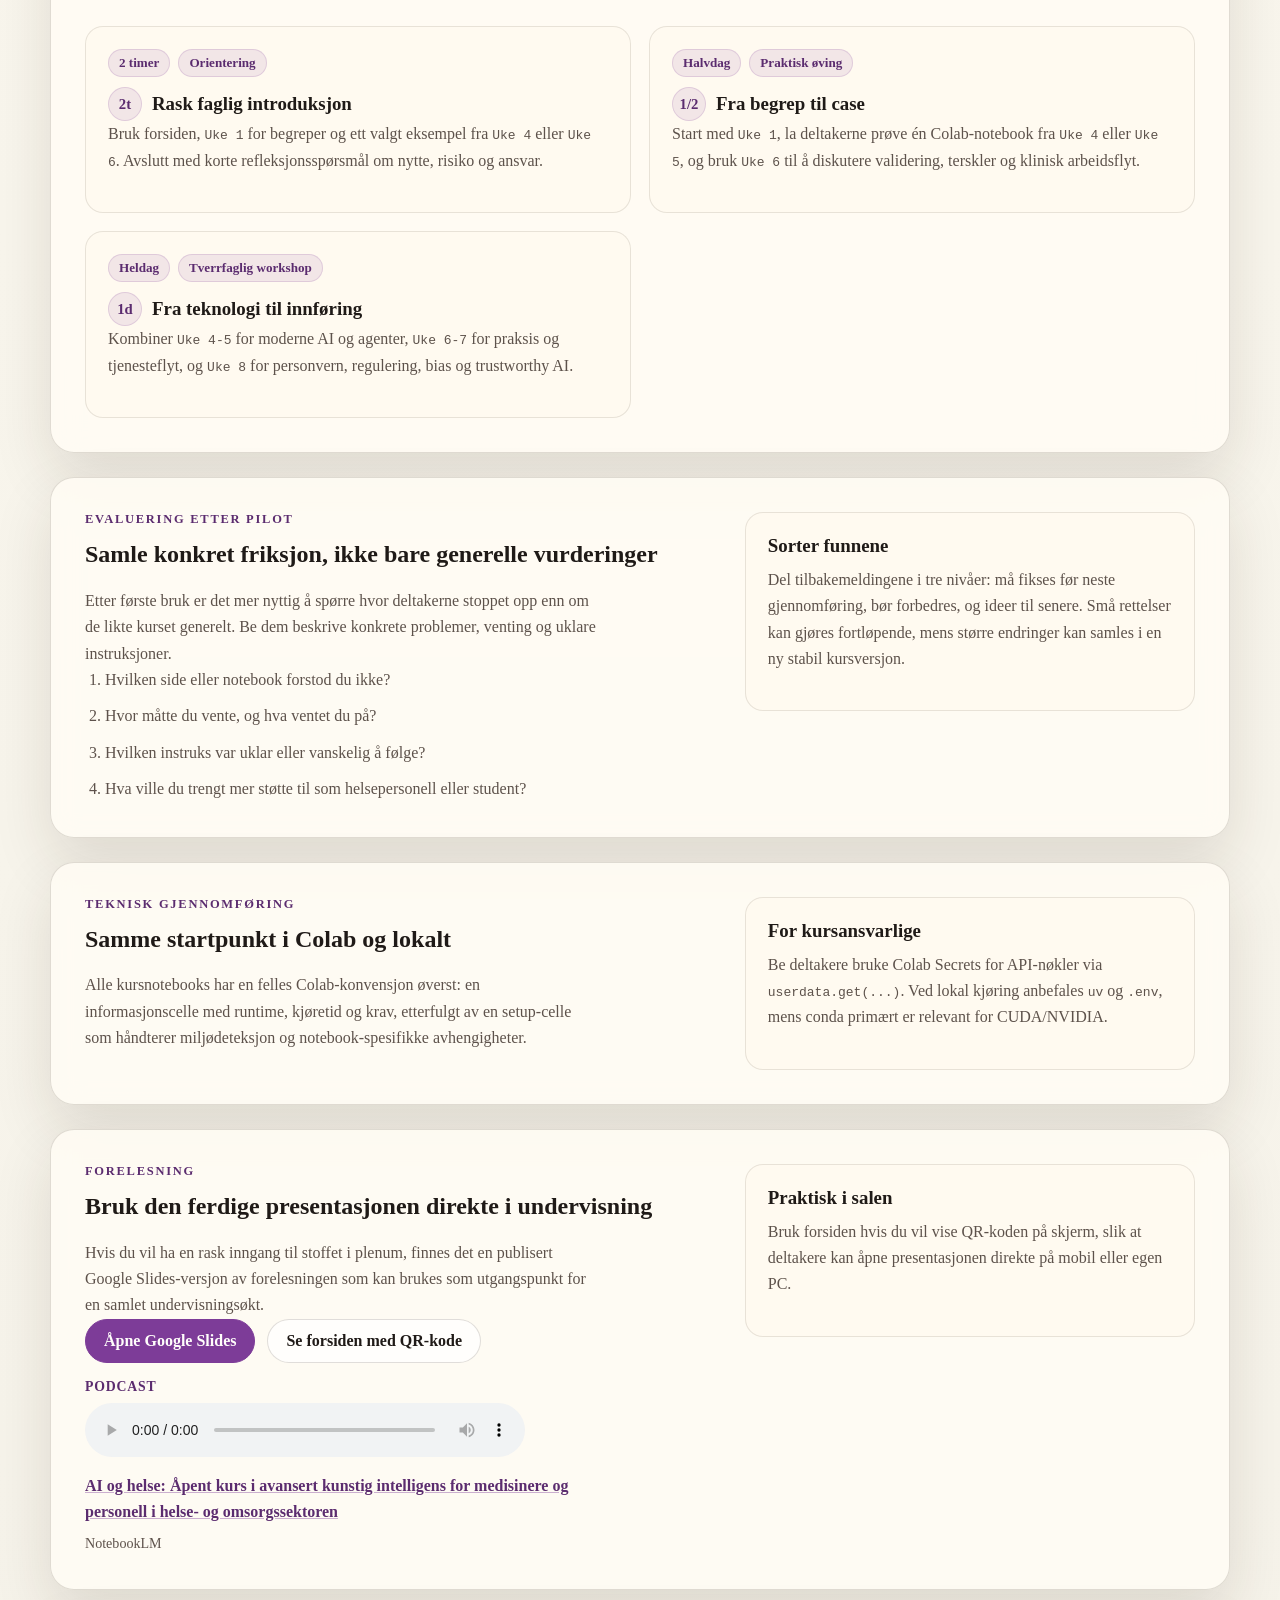
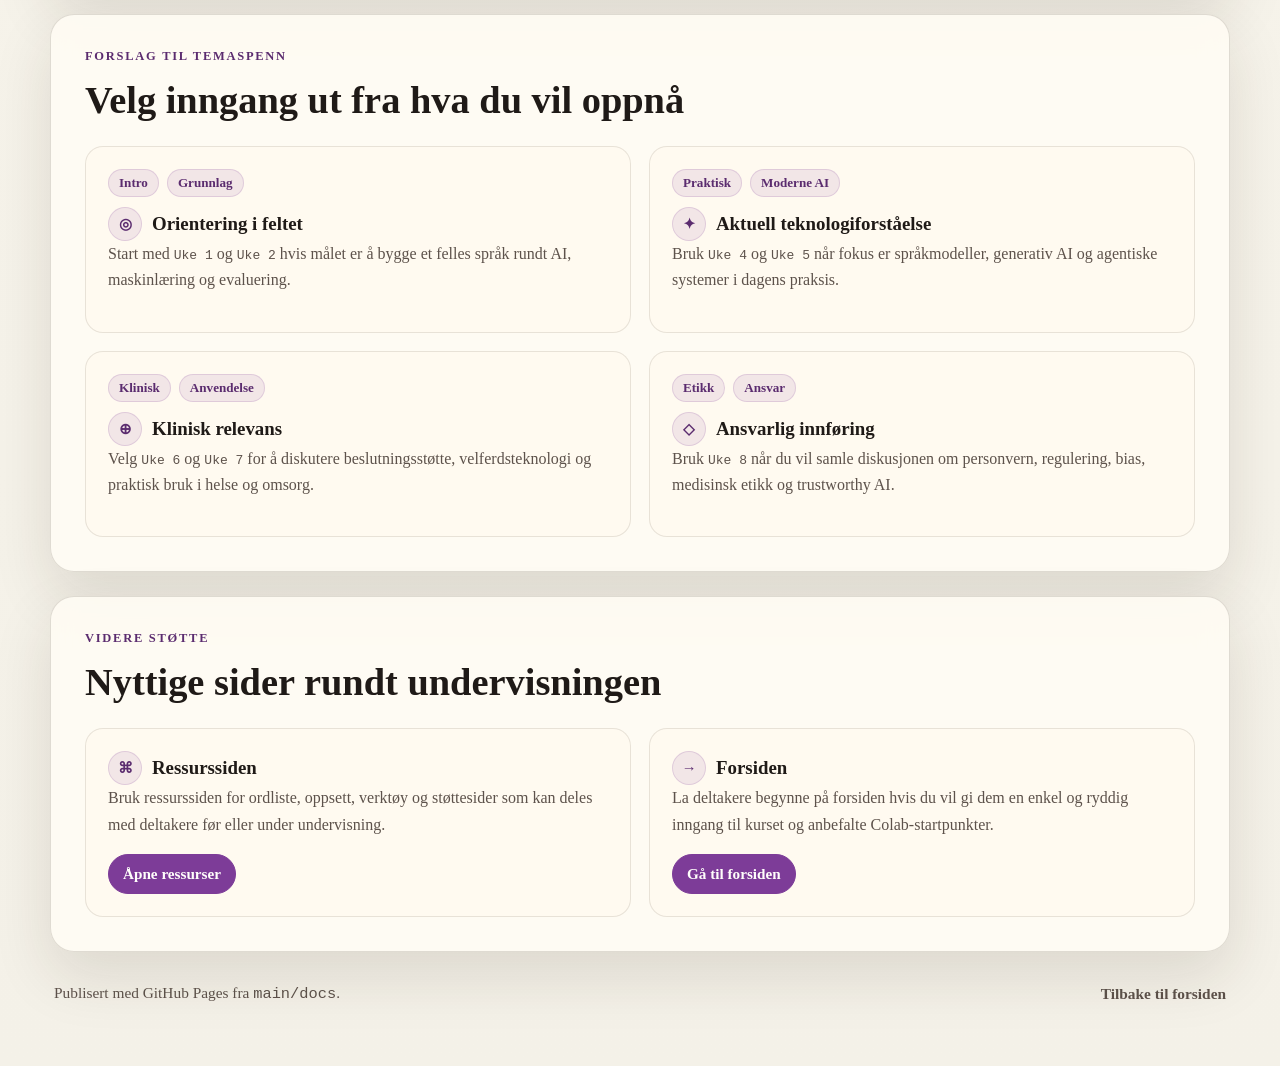
==== commit a3604966: "Add instructor pilot evaluation guidance Co-authored-by: Cursor <cursoragent@cursor.com>" ====
--- a/docs/for-undervisere.html
+++ b/docs/for-undervisere.html
@@ -165,6 +165,33 @@
               </div>
               <p>Kombiner <code>Uke 4-5</code> for moderne AI og agenter, <code>Uke 6-7</code> for praksis og tjenesteflyt, og <code>Uke 8</code> for personvern, regulering, bias og trustworthy AI.</p>
             </article>
+          </div>
+        </section>
+
+        <section class="panel split-panel">
+          <div>
+            <p class="section-label">Evaluering etter pilot</p>
+            <h2>Samle konkret friksjon, ikke bare generelle vurderinger</h2>
+            <p class="section-text">
+              Etter første bruk er det mer nyttig å spørre hvor deltakerne
+              stoppet opp enn om de likte kurset generelt. Be dem beskrive
+              konkrete problemer, venting og uklare instruksjoner.
+            </p>
+            <ol class="steps">
+              <li>Hvilken side eller notebook forstod du ikke?</li>
+              <li>Hvor måtte du vente, og hva ventet du på?</li>
+              <li>Hvilken instruks var uklar eller vanskelig å følge?</li>
+              <li>Hva ville du trengt mer støtte til som helsepersonell eller student?</li>
+            </ol>
+          </div>
+          <div class="callout">
+            <h3>Sorter funnene</h3>
+            <p>
+              Del tilbakemeldingene i tre nivåer: må fikses før neste
+              gjennomføring, bør forbedres, og ideer til senere. Små rettelser
+              kan gjøres fortløpende, mens større endringer kan samles i en ny
+              stabil kursversjon.
+            </p>
           </div>
         </section>
 
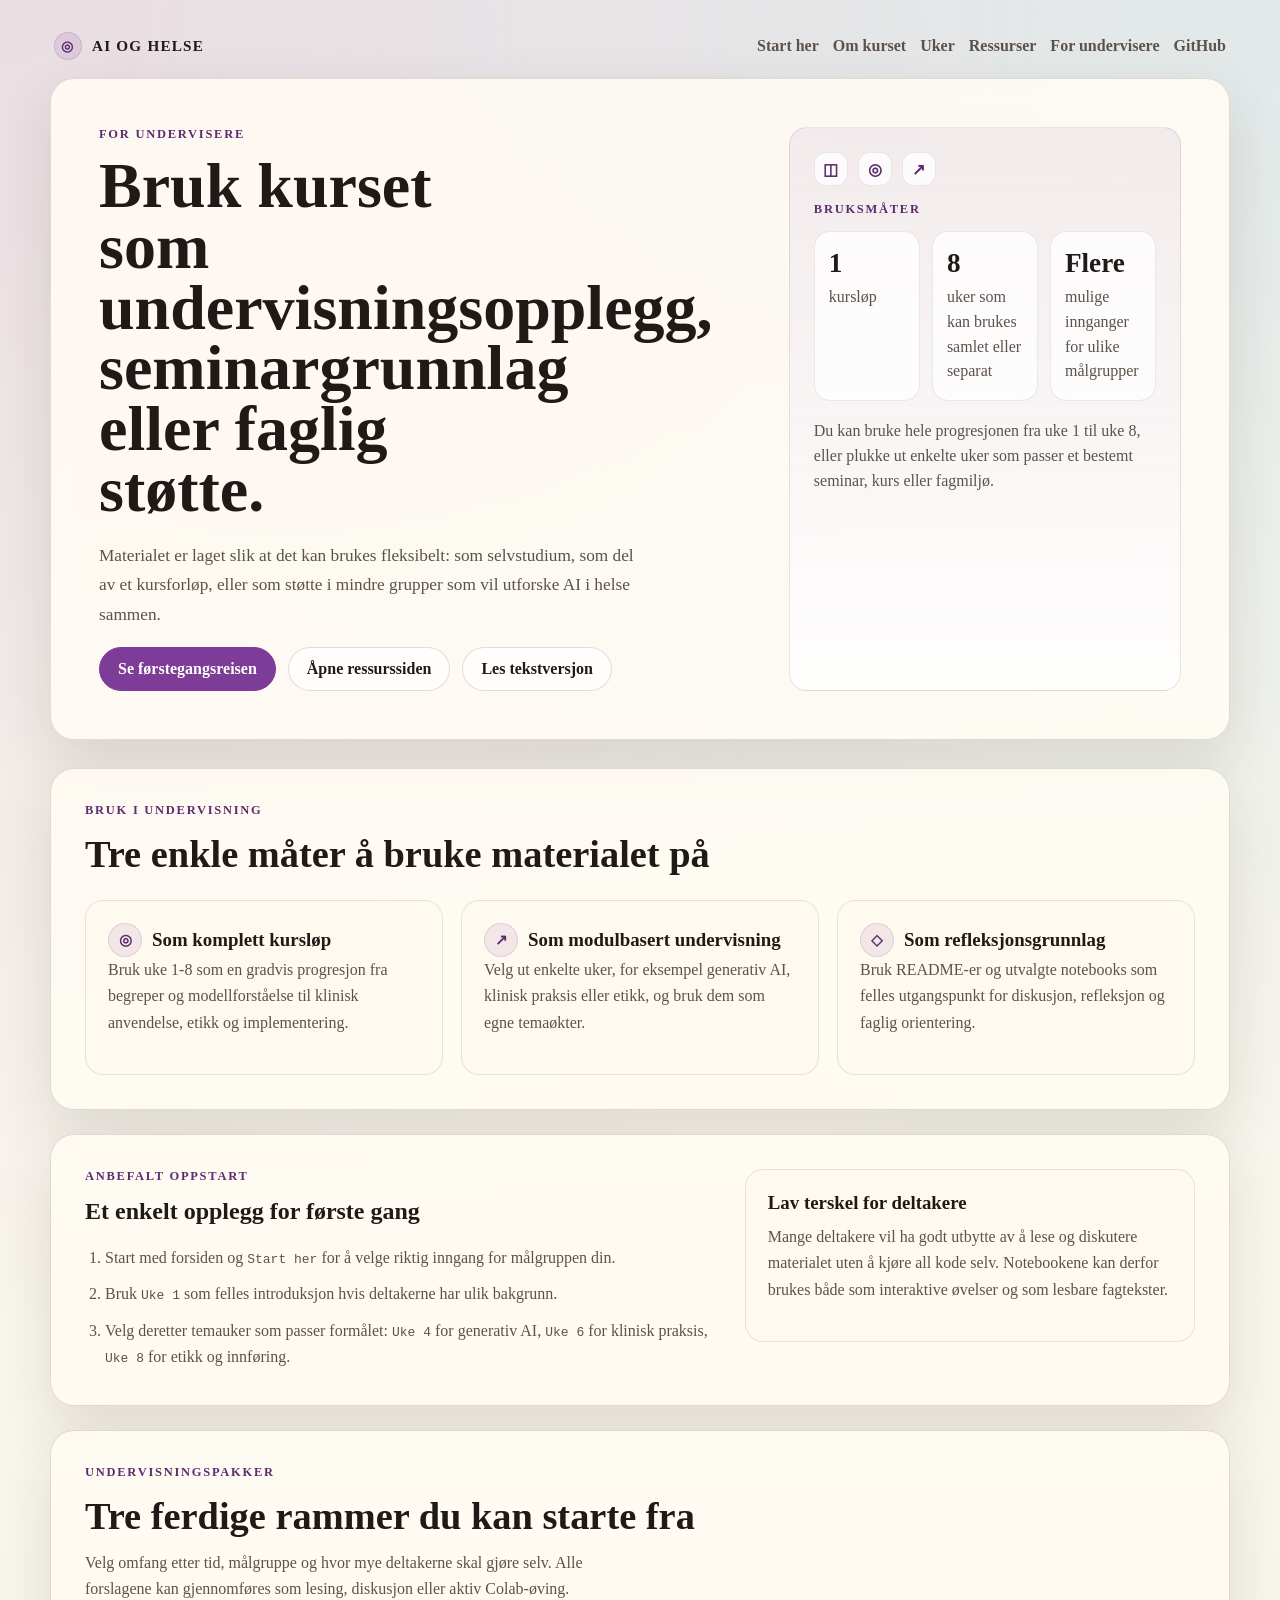
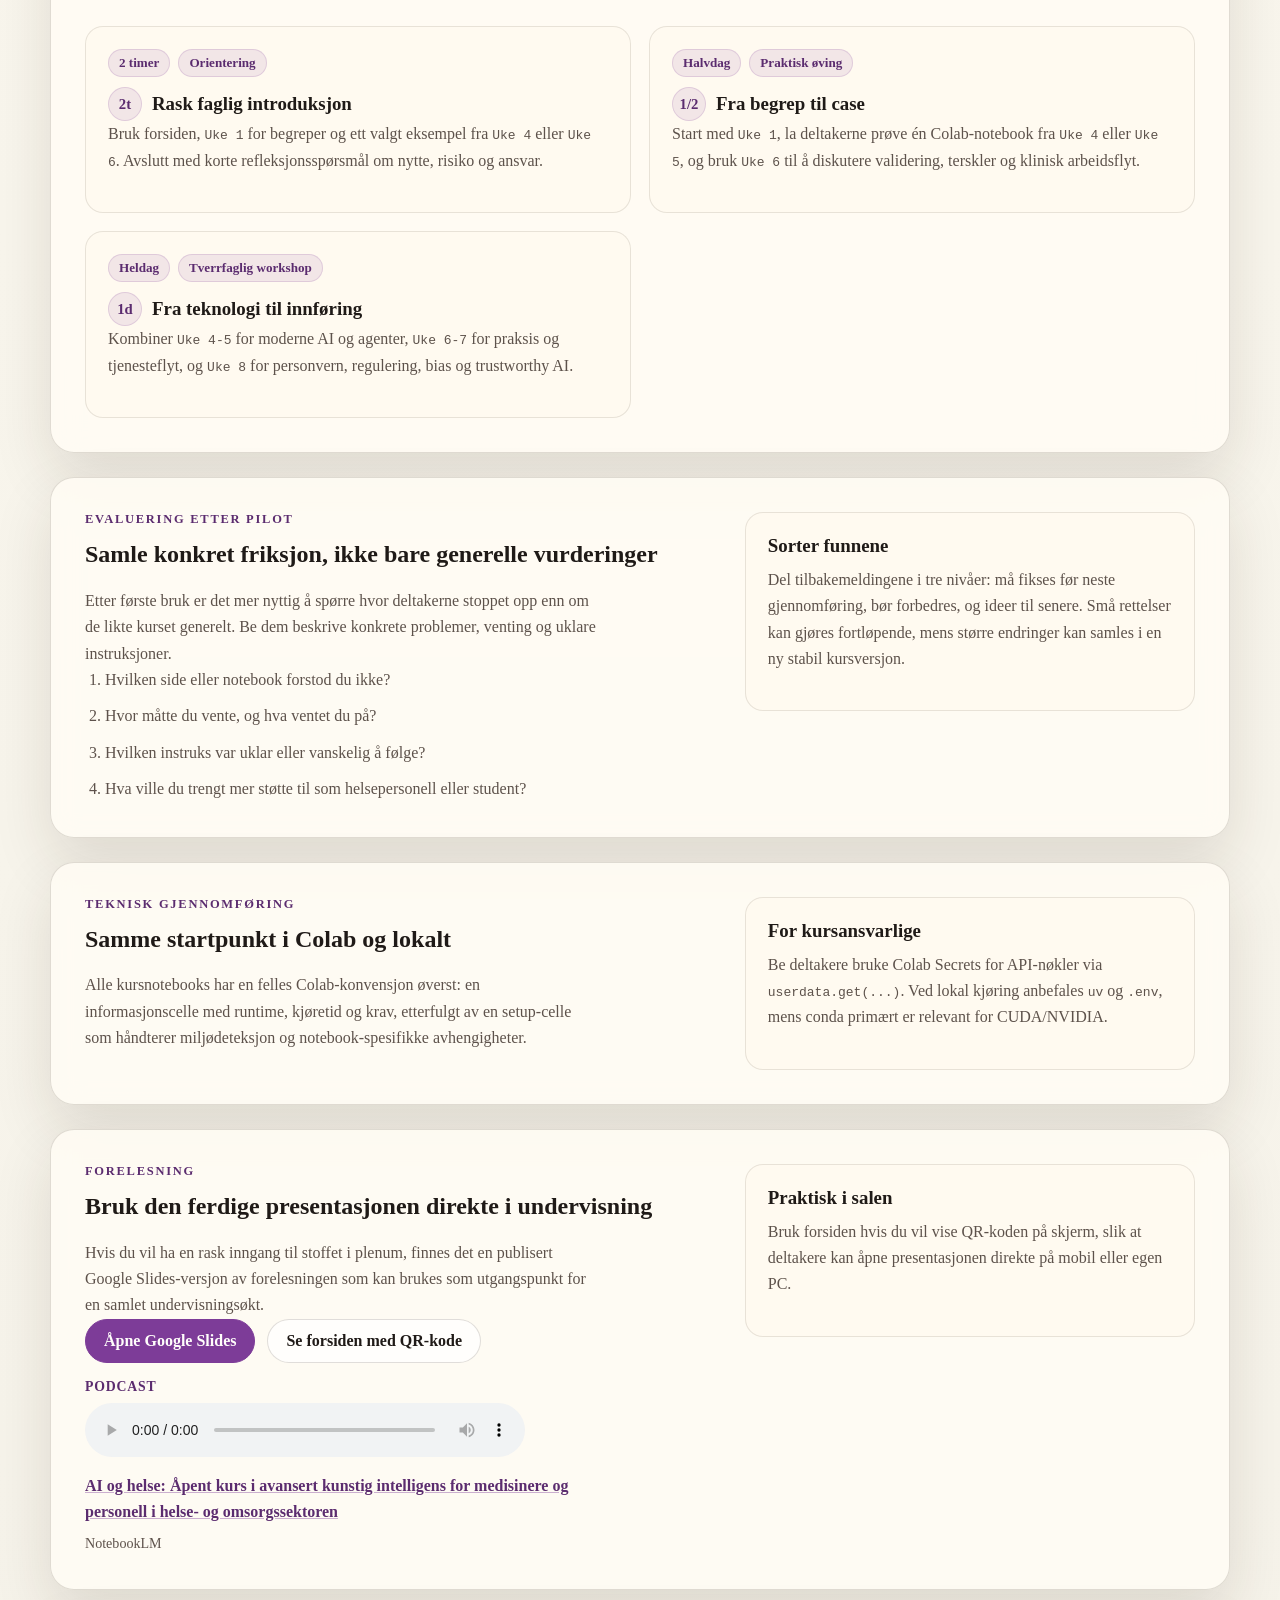
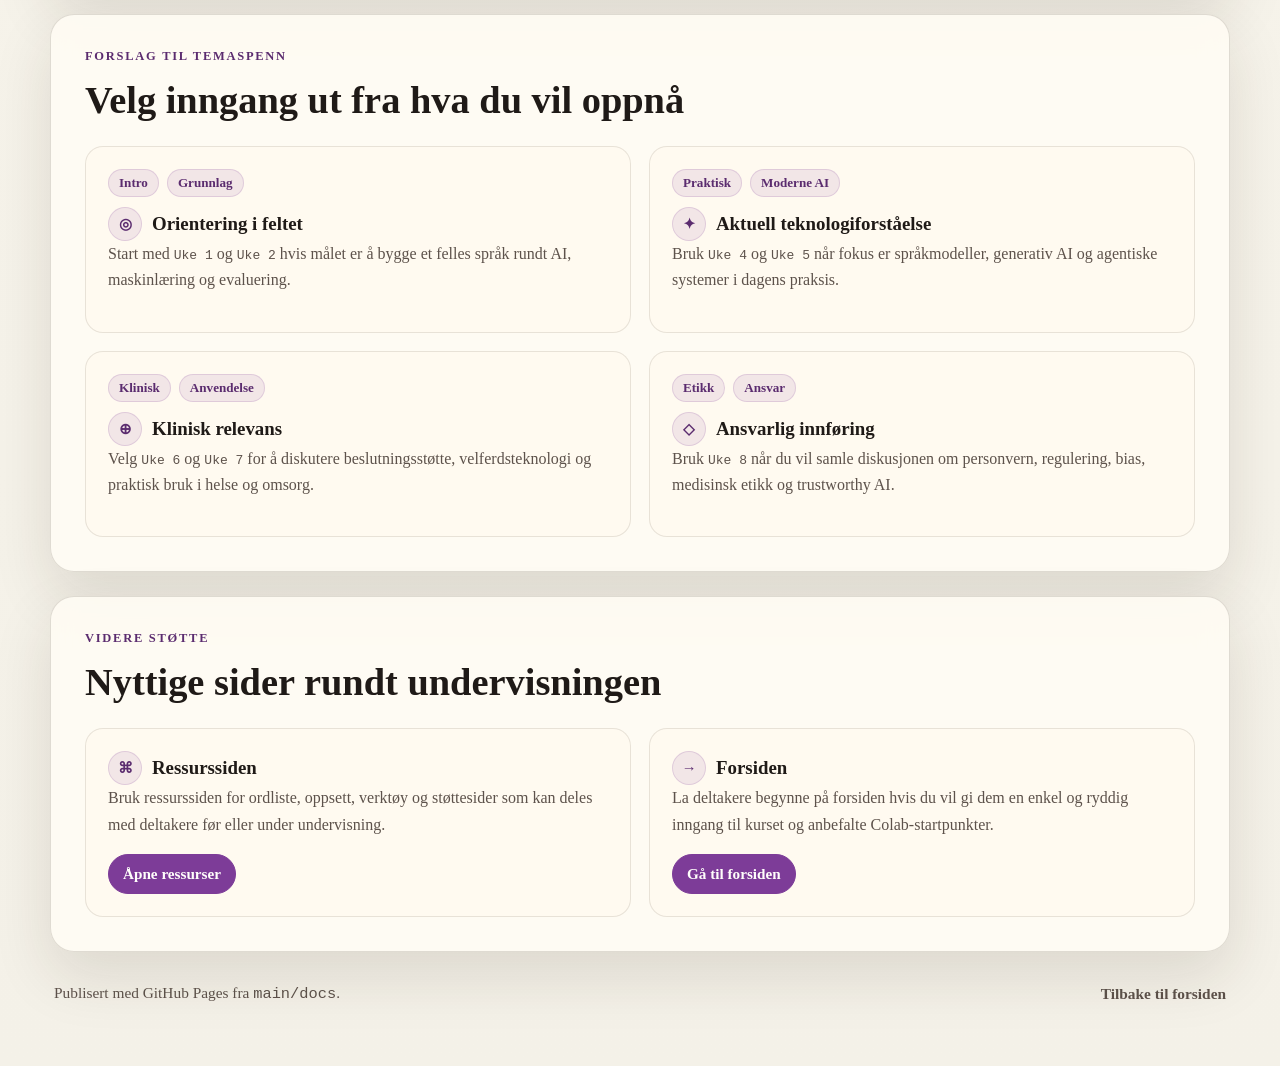
==== commit d44d97e7: "Add instructor guidance markdown version Co-authored-by: Cursor <cursoragent@cursor.com>" ====
--- a/docs/for-undervisere.html
+++ b/docs/for-undervisere.html
@@ -39,6 +39,7 @@
           <div class="hero-actions">
             <a class="button button-primary" href="./index.html#start">Se førstegangsreisen</a>
             <a class="button" href="./ressurser.html">Åpne ressurssiden</a>
+            <a class="button" href="https://github.com/arvidl/AI-og-helse/blob/main/docs/for-undervisere.md">Les tekstversjon</a>
           </div>
         </div>
 
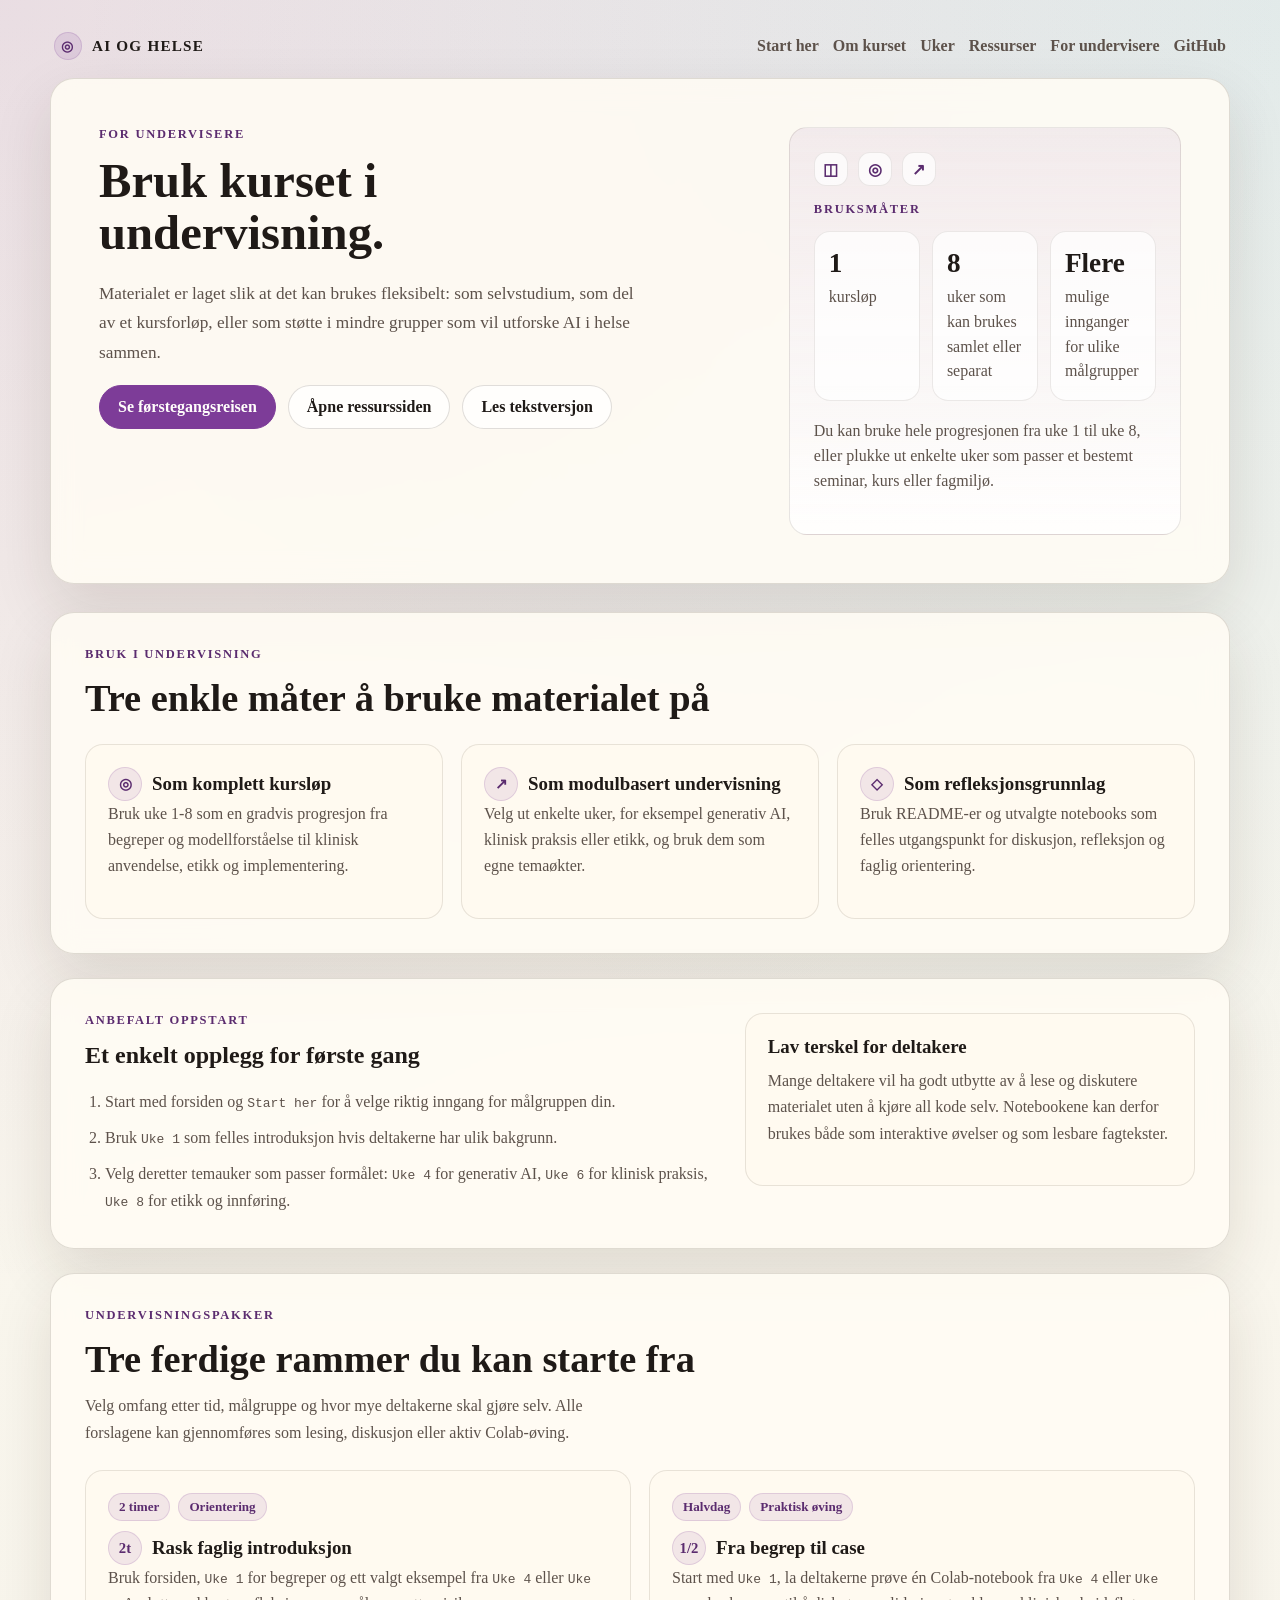
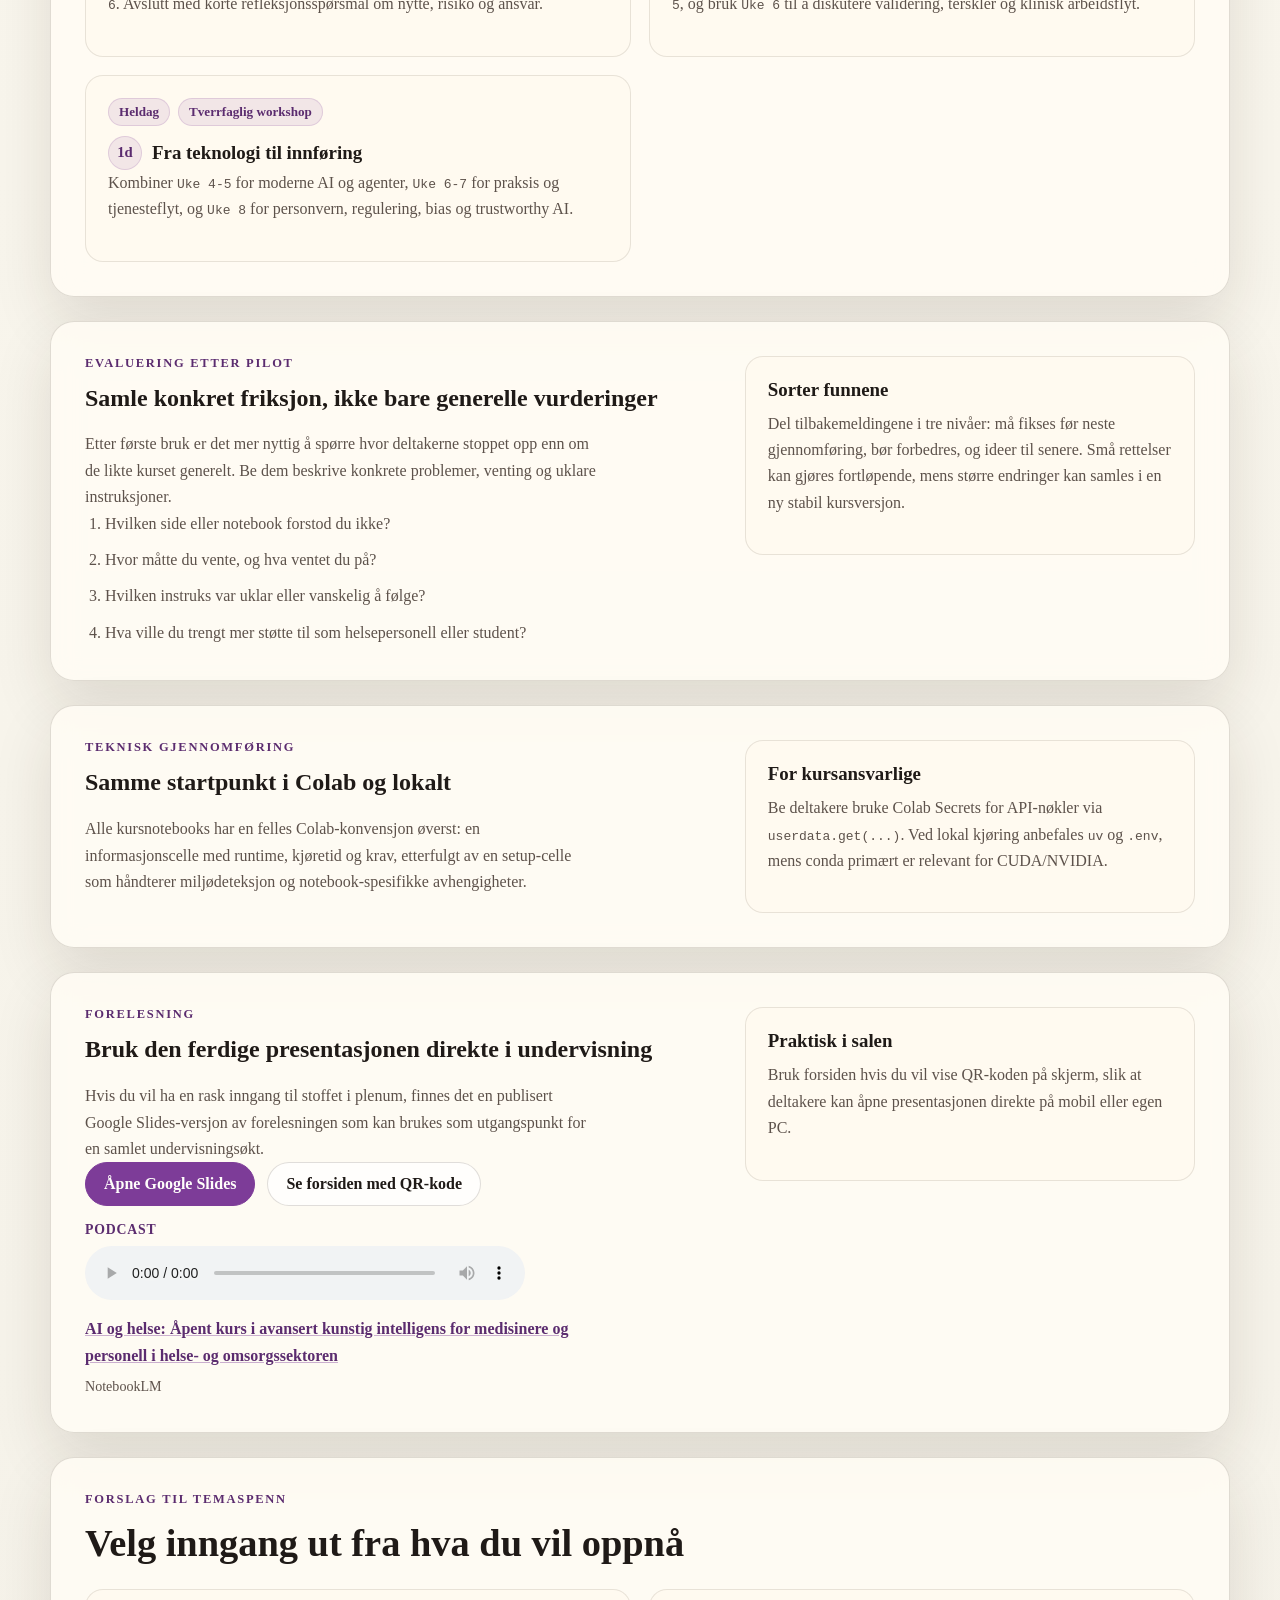
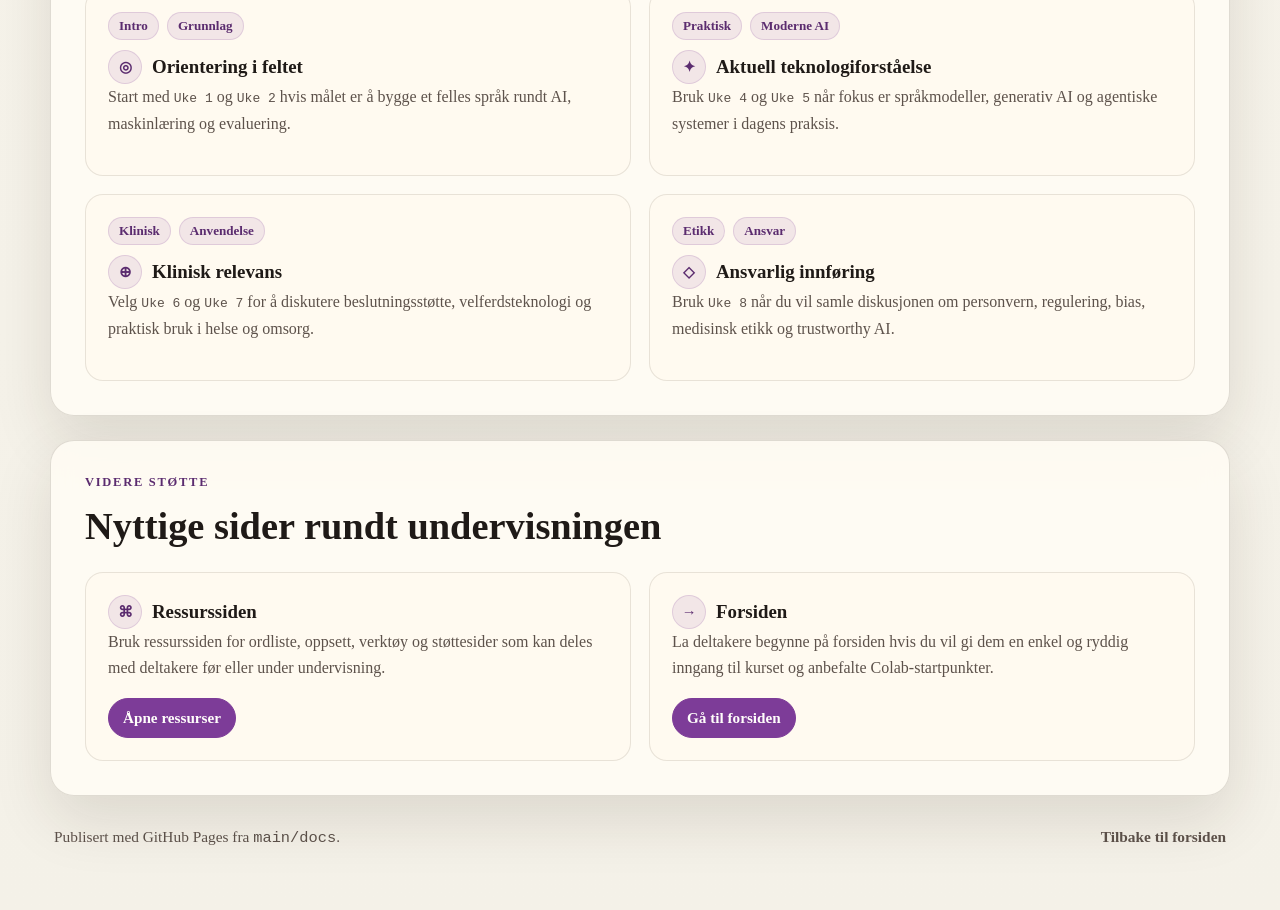
==== commit e2df4109: "Fix instructor page hero layout Co-authored-by: Cursor <cursoragent@cursor.com>" ====
--- a/docs/for-undervisere.html
+++ b/docs/for-undervisere.html
@@ -30,7 +30,7 @@
       <header class="hero">
         <div class="hero-copy">
           <p class="eyebrow">For undervisere</p>
-          <h1>Bruk kurset som undervisningsopplegg, seminargrunnlag eller faglig støtte.</h1>
+          <h1>Bruk kurset i undervisning.</h1>
           <p class="hero-text">
             Materialet er laget slik at det kan brukes fleksibelt: som
             selvstudium, som del av et kursforløp, eller som støtte i mindre
--- a/docs/styles.css
+++ b/docs/styles.css
@@ -110,6 +110,11 @@
   margin-bottom: 28px;
 }
 
+.hero-copy,
+.hero-panel {
+  min-width: 0;
+}
+
 .eyebrow,
 .section-label,
 .card-kicker {
@@ -130,10 +135,13 @@
 }
 
 h1 {
-  max-width: 12ch;
-  font-size: clamp(2.7rem, 5vw, 4.8rem);
-  line-height: 0.95;
+  max-width: 14ch;
+  font-size: clamp(2.2rem, 3.8vw, 3.6rem);
+  line-height: 1.06;
   margin-bottom: 20px;
+  overflow-wrap: anywhere;
+  word-break: normal;
+  hyphens: auto;
 }
 
 .hero-text {
